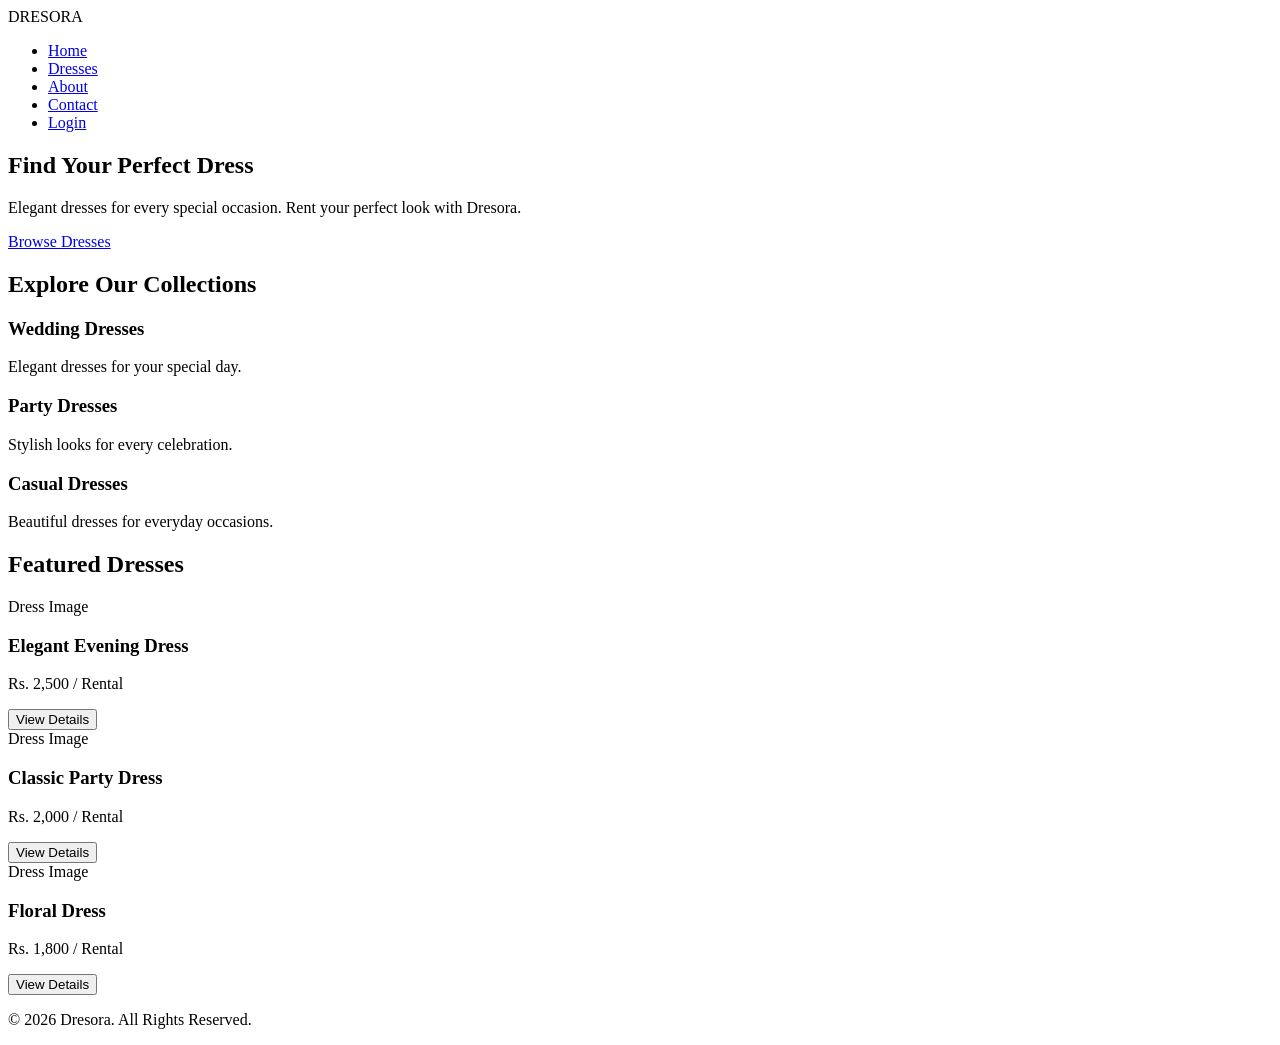
==== index.html @ df837408 "Create index.html file" ====
<!DOCTYPE html>
<html lang="en">
<head>
    <meta charset="UTF-8">
    <meta name="viewport" content="width=device-width, initial-scale=1.0">

    <title>Dresora | Online Dress Rental</title>

    <link rel="stylesheet" href="style.css">
</head>

<body>

    <!-- Navigation Bar -->
    <header>
        <nav>
            <div class="logo">DRESORA</div>

            <ul>
                <li><a href="index.html">Home</a></li>
                <li><a href="#">Dresses</a></li>
                <li><a href="#">About</a></li>
                <li><a href="#">Contact</a></li>
                <li><a href="#">Login</a></li>
            </ul>
        </nav>
    </header>


    <!-- Hero Section -->
    <section class="hero">

        <div class="hero-content">
            <h1>Find Your Perfect Dress</h1>

            <p>
                Elegant dresses for every special occasion.
                Rent your perfect look with Dresora.
            </p>

            <a href="#" class="btn">Browse Dresses</a>
        </div>

    </section>


    <!-- Categories -->
    <section class="categories">

        <h2>Explore Our Collections</h2>

        <div class="category-container">

            <div class="category-card">
                <h3>Wedding Dresses</h3>
                <p>Elegant dresses for your special day.</p>
            </div>

            <div class="category-card">
                <h3>Party Dresses</h3>
                <p>Stylish looks for every celebration.</p>
            </div>

            <div class="category-card">
                <h3>Casual Dresses</h3>
                <p>Beautiful dresses for everyday occasions.</p>
            </div>

        </div>

    </section>


    <!-- Featured Dresses -->
    <section class="featured">

        <h2>Featured Dresses</h2>

        <div class="dress-container">

            <div class="dress-card">
                <div class="dress-image">Dress Image</div>
                <h3>Elegant Evening Dress</h3>
                <p>Rs. 2,500 / Rental</p>
                <button>View Details</button>
            </div>

            <div class="dress-card">
                <div class="dress-image">Dress Image</div>
                <h3>Classic Party Dress</h3>
                <p>Rs. 2,000 / Rental</p>
                <button>View Details</button>
            </div>

            <div class="dress-card">
                <div class="dress-image">Dress Image</div>
                <h3>Floral Dress</h3>
                <p>Rs. 1,800 / Rental</p>
                <button>View Details</button>
            </div>

        </div>

    </section>


    <!-- Footer -->
    <footer>
        <p>© 2026 Dresora. All Rights Reserved.</p>
    </footer>

</body>
</html>
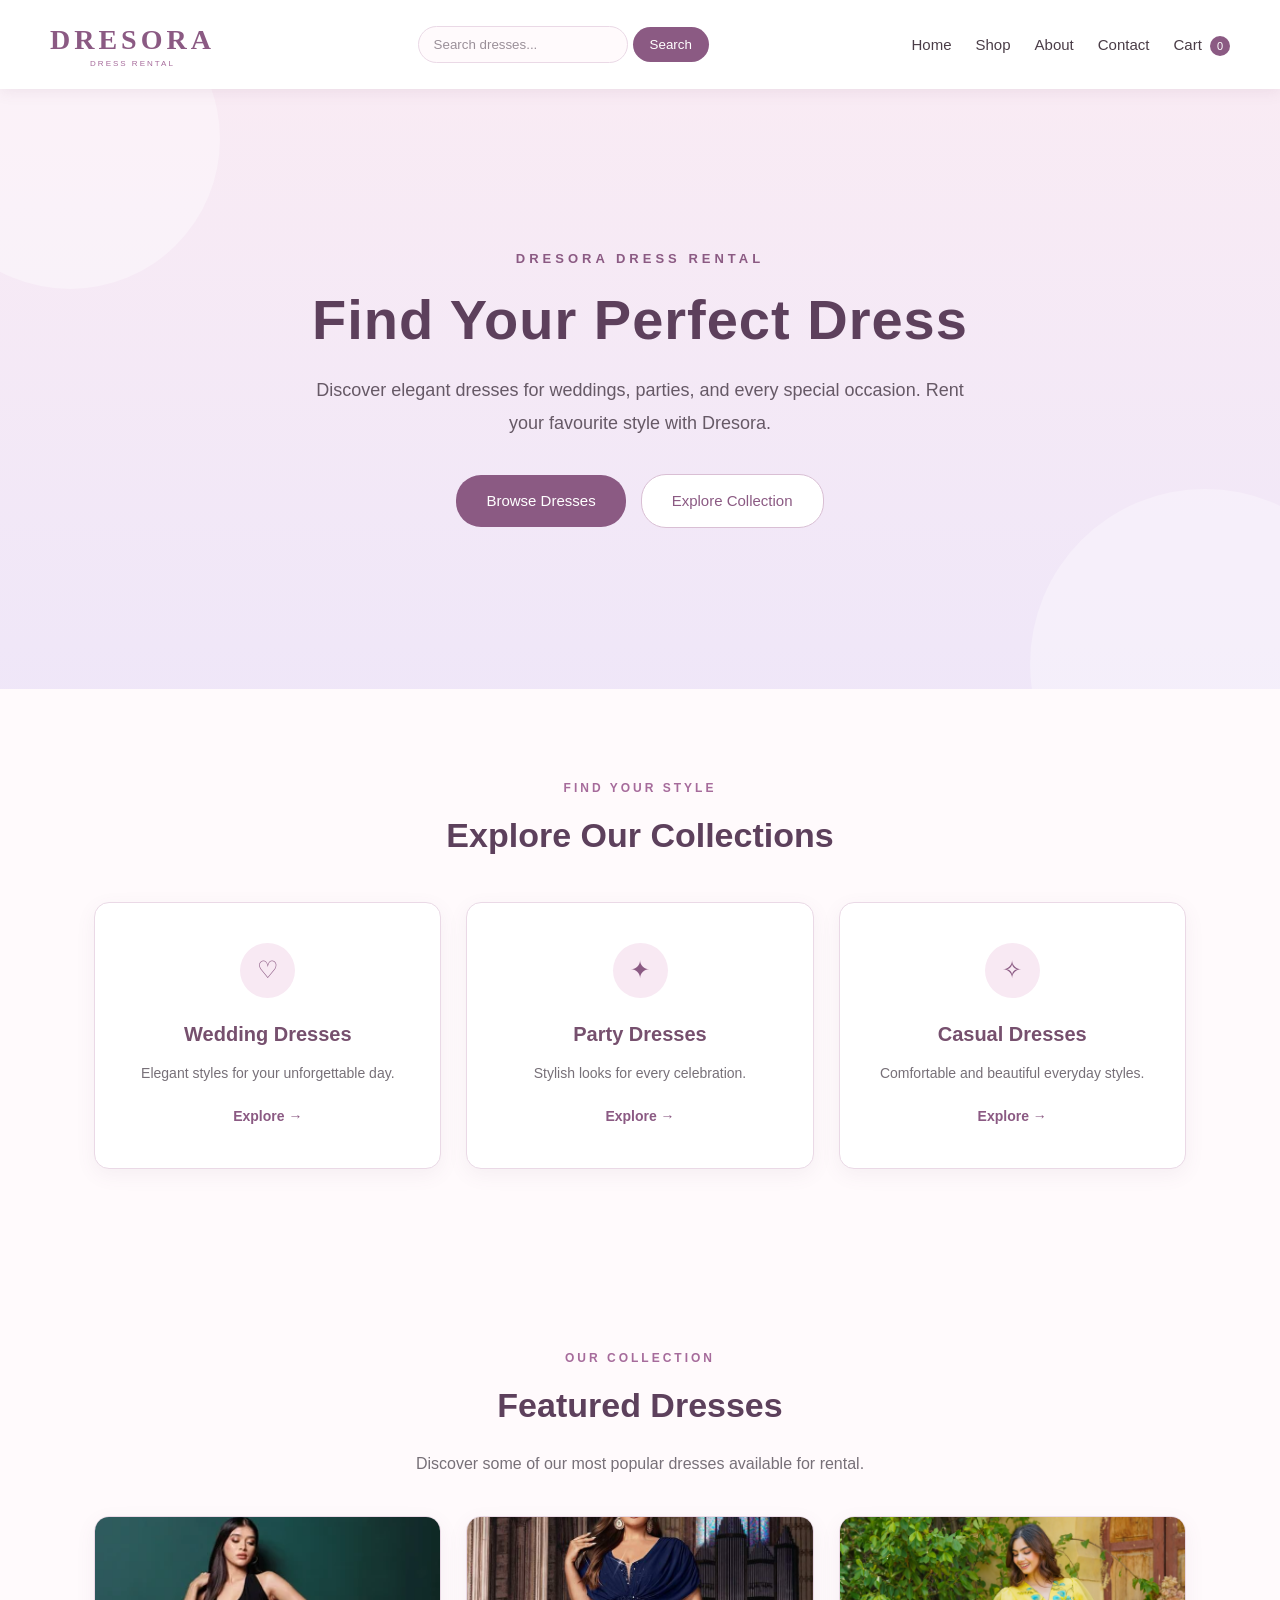
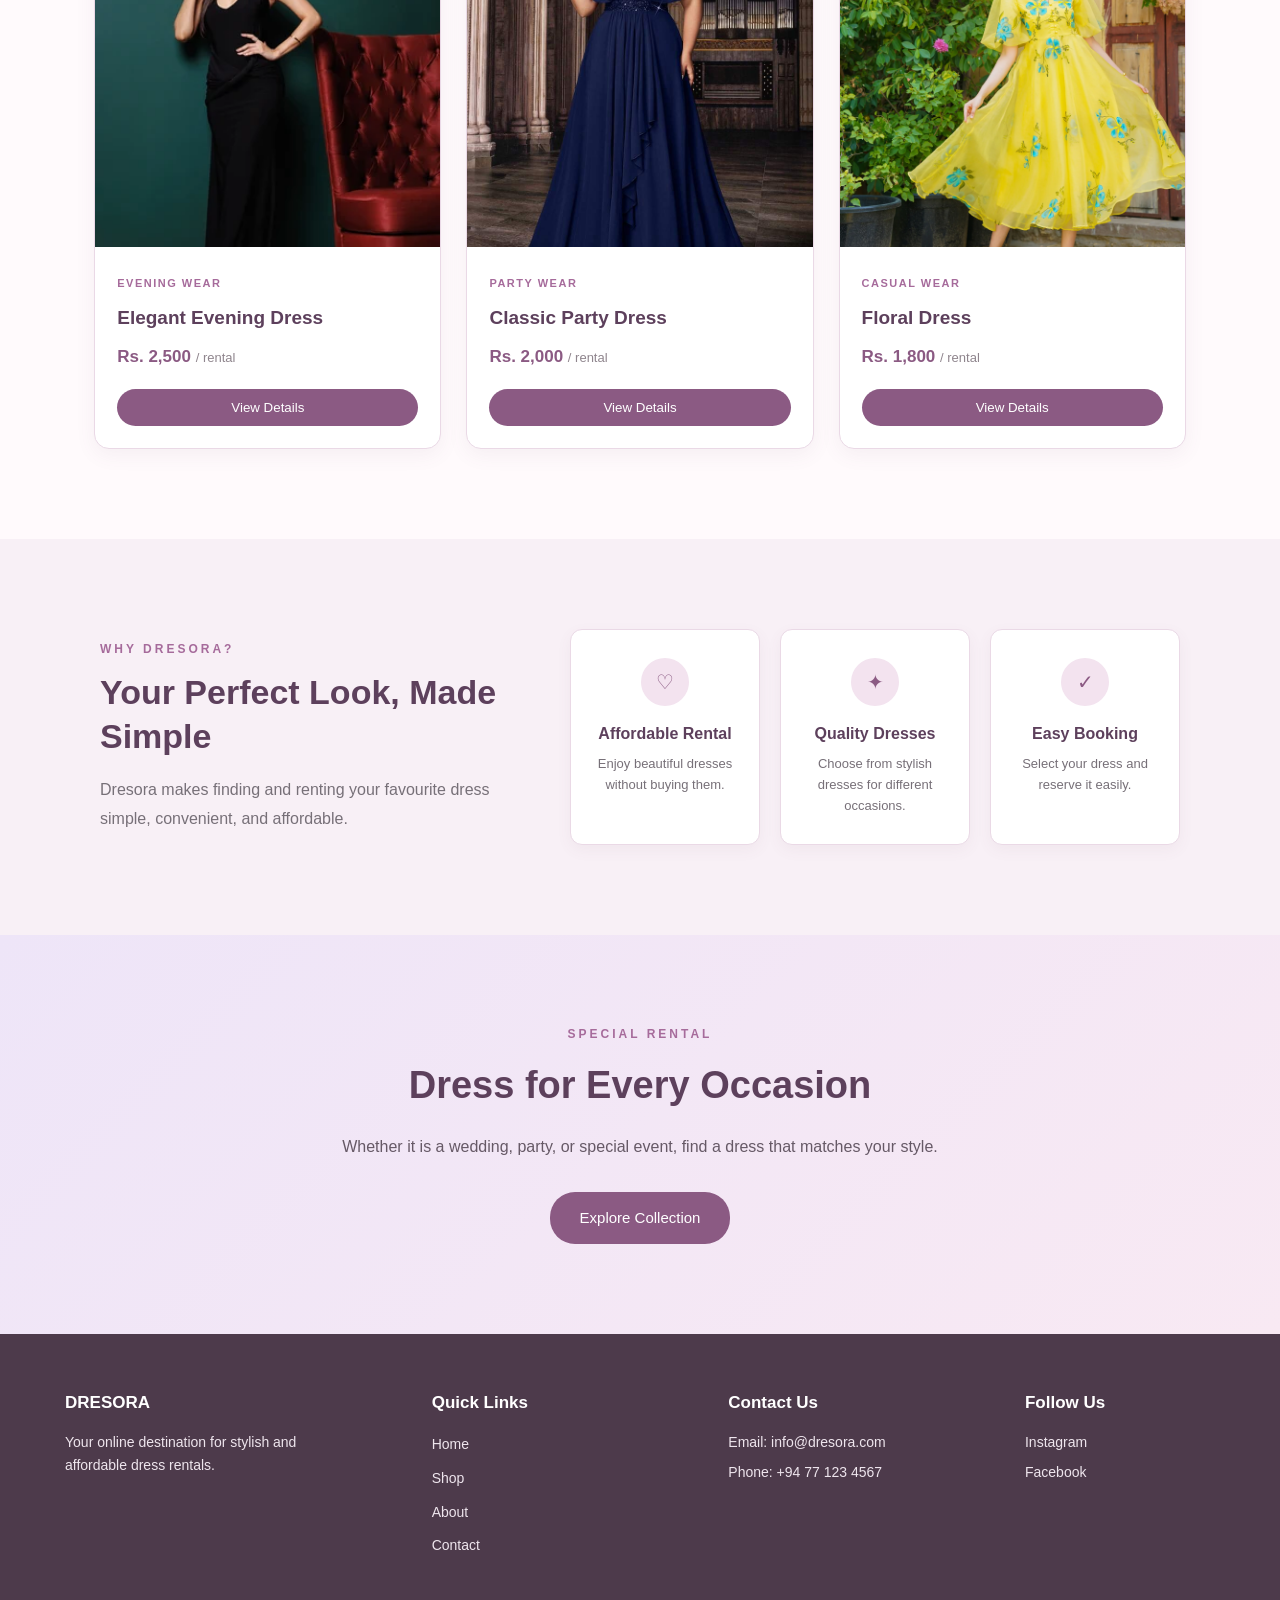
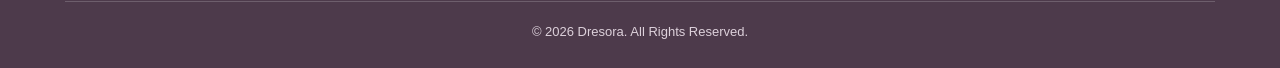
==== commit 28b6b2bc: "home page" ====
--- a/index.html
+++ b/index.html
@@ -1,5 +1,6 @@
 <!DOCTYPE html>
 <html lang="en">
+
 <head>
     <meta charset="UTF-8">
     <meta name="viewport" content="width=device-width, initial-scale=1.0">
@@ -11,59 +12,145 @@
 
 <body>
 
-    <!-- Navigation Bar -->
+    <!-- =========================
+         NAVIGATION BAR
+    ========================== -->
+
     <header>
-        <nav>
-            <div class="logo">DRESORA</div>
-
-            <ul>
-                <li><a href="index.html">Home</a></li>
-                <li><a href="#">Dresses</a></li>
-                <li><a href="#">About</a></li>
-                <li><a href="#">Contact</a></li>
-                <li><a href="#">Login</a></li>
-            </ul>
-        </nav>
+       <nav>
+
+    <div class="logo">
+        <span>DRESORA</span>
+        <small>DRESS RENTAL</small>
+    </div>
+
+    <!-- මෙතනින් පස්සේ search box එක -->
+    <div class="search-box">
+        <input type="text" placeholder="Search dresses...">
+        <button>Search</button>
+    </div>
+
+    <!-- navigation links -->
+    <ul>
+        <li><a href="index.html">Home</a></li>
+        <li><a href="#">Shop</a></li>
+        <li><a href="#">About</a></li>
+        <li><a href="#">Contact</a></li>
+        <li>
+            <a href="#">
+                Cart <span class="cart-count">0</span>
+            </a>
+        </li>
+    </ul>
+
+</nav>
     </header>
 
 
-    <!-- Hero Section -->
+    <!-- =========================
+         HERO SECTION
+    ========================== -->
+
     <section class="hero">
 
         <div class="hero-content">
-            <h1>Find Your Perfect Dress</h1>
+
+            <p class="hero-small-text">
+                DRESORA DRESS RENTAL
+            </p>
+
+            <h1>
+                Find Your Perfect Dress
+            </h1>
 
             <p>
-                Elegant dresses for every special occasion.
-                Rent your perfect look with Dresora.
-            </p>
-
-            <a href="#" class="btn">Browse Dresses</a>
+                Discover elegant dresses for weddings, parties,
+                and every special occasion. Rent your favourite
+                style with Dresora.
+            </p>
+
+            <div class="hero-buttons">
+                <a href="#" class="btn">
+                    Browse Dresses
+                </a>
+
+                <a href="#" class="btn secondary-btn">
+                    Explore Collection
+                </a>
+            </div>
+
         </div>
 
     </section>
 
 
-    <!-- Categories -->
+    <!-- =========================
+         CATEGORIES
+    ========================== -->
+
     <section class="categories">
 
-        <h2>Explore Our Collections</h2>
+        <p class="section-subtitle">
+            FIND YOUR STYLE
+        </p>
+
+        <h2>
+            Explore Our Collections
+        </h2>
 
         <div class="category-container">
 
             <div class="category-card">
-                <h3>Wedding Dresses</h3>
-                <p>Elegant dresses for your special day.</p>
-            </div>
+                <div class="category-icon">♡</div>
+
+                <h3>
+                    Wedding Dresses
+                </h3>
+
+                <p>
+                    Elegant styles for your
+                    unforgettable day.
+                </p>
+
+                <a href="#">
+                    Explore →
+                </a>
+            </div>
+
 
             <div class="category-card">
-                <h3>Party Dresses</h3>
-                <p>Stylish looks for every celebration.</p>
-            </div>
+                <div class="category-icon">✦</div>
+
+                <h3>
+                    Party Dresses
+                </h3>
+
+                <p>
+                    Stylish looks for every
+                    celebration.
+                </p>
+
+                <a href="#">
+                    Explore →
+                </a>
+            </div>
+
 
             <div class="category-card">
-                <h3>Casual Dresses</h3>
-                <p>Beautiful dresses for everyday occasions.</p>
+                <div class="category-icon">✧</div>
+
+                <h3>
+                    Casual Dresses
+                </h3>
+
+                <p>
+                    Comfortable and beautiful
+                    everyday styles.
+                </p>
+
+                <a href="#">
+                    Explore →
+                </a>
             </div>
 
         </div>
@@ -71,32 +158,131 @@
     </section>
 
 
-    <!-- Featured Dresses -->
+    <!-- =========================
+         FEATURED DRESSES
+    ========================== -->
+
     <section class="featured">
 
-        <h2>Featured Dresses</h2>
+        <p class="section-subtitle">
+            OUR COLLECTION
+        </p>
+
+        <h2>
+            Featured Dresses
+        </h2>
+
+        <p class="section-description">
+            Discover some of our most popular
+            dresses available for rental.
+        </p>
+
 
         <div class="dress-container">
 
+
+            <!-- Dress 01 -->
+
             <div class="dress-card">
-                <div class="dress-image">Dress Image</div>
-                <h3>Elegant Evening Dress</h3>
-                <p>Rs. 2,500 / Rental</p>
-                <button>View Details</button>
-            </div>
+
+                <div class="dress-image">
+                    <img
+                        src="images/dress1.jpg"
+                        alt="Elegant Evening Dress"
+                    >
+                </div>
+
+                <div class="dress-info">
+
+                    <span class="dress-category">
+                        Evening Wear
+                    </span>
+
+                    <h3>
+                        Elegant Evening Dress
+                    </h3>
+
+                    <p class="price">
+                        Rs. 2,500
+                        <span>/ rental</span>
+                    </p>
+
+                    <button>
+                        View Details
+                    </button>
+
+                </div>
+
+            </div>
+
+
+            <!-- Dress 02 -->
 
             <div class="dress-card">
-                <div class="dress-image">Dress Image</div>
-                <h3>Classic Party Dress</h3>
-                <p>Rs. 2,000 / Rental</p>
-                <button>View Details</button>
-            </div>
+
+                <div class="dress-image">
+                    <img
+                        src="images/dress2.jpg"
+                        alt="Classic Party Dress"
+                    >
+                </div>
+
+                <div class="dress-info">
+
+                    <span class="dress-category">
+                        Party Wear
+                    </span>
+
+                    <h3>
+                        Classic Party Dress
+                    </h3>
+
+                    <p class="price">
+                        Rs. 2,000
+                        <span>/ rental</span>
+                    </p>
+
+                    <button>
+                        View Details
+                    </button>
+
+                </div>
+
+            </div>
+
+
+            <!-- Dress 03 -->
 
             <div class="dress-card">
-                <div class="dress-image">Dress Image</div>
-                <h3>Floral Dress</h3>
-                <p>Rs. 1,800 / Rental</p>
-                <button>View Details</button>
+
+                <div class="dress-image">
+                    <img
+                        src="images/dress3.jpg"
+                        alt="Floral Dress"
+                    >
+                </div>
+
+                <div class="dress-info">
+
+                    <span class="dress-category">
+                        Casual Wear
+                    </span>
+
+                    <h3>
+                        Floral Dress
+                    </h3>
+
+                    <p class="price">
+                        Rs. 1,800
+                        <span>/ rental</span>
+                    </p>
+
+                    <button>
+                        View Details
+                    </button>
+
+                </div>
+
             </div>
 
         </div>
@@ -104,10 +290,239 @@
     </section>
 
 
-    <!-- Footer -->
+    <!-- =========================
+         WHY CHOOSE DRESORA
+    ========================== -->
+
+    <section class="why-dresora">
+
+        <div class="why-content">
+
+            <p class="section-subtitle">
+                WHY DRESORA?
+            </p>
+
+            <h2>
+                Your Perfect Look,
+                Made Simple
+            </h2>
+
+            <p>
+                Dresora makes finding and renting
+                your favourite dress simple,
+                convenient, and affordable.
+            </p>
+
+        </div>
+
+
+        <div class="benefits">
+
+            <div class="benefit-card">
+
+                <div class="benefit-icon">
+                    ♡
+                </div>
+
+                <h3>
+                    Affordable Rental
+                </h3>
+
+                <p>
+                    Enjoy beautiful dresses
+                    without buying them.
+                </p>
+
+            </div>
+
+
+            <div class="benefit-card">
+
+                <div class="benefit-icon">
+                    ✦
+                </div>
+
+                <h3>
+                    Quality Dresses
+                </h3>
+
+                <p>
+                    Choose from stylish dresses
+                    for different occasions.
+                </p>
+
+            </div>
+
+
+            <div class="benefit-card">
+
+                <div class="benefit-icon">
+                    ✓
+                </div>
+
+                <h3>
+                    Easy Booking
+                </h3>
+
+                <p>
+                    Select your dress and
+                    reserve it easily.
+                </p>
+
+            </div>
+
+        </div>
+
+    </section>
+
+
+    <!-- =========================
+         PROMOTIONAL SECTION
+    ========================== -->
+
+    <section class="promotion">
+
+        <div class="promotion-content">
+
+            <p class="section-subtitle">
+                SPECIAL RENTAL
+            </p>
+
+            <h2>
+                Dress for Every Occasion
+            </h2>
+
+            <p>
+                Whether it is a wedding, party,
+                or special event, find a dress
+                that matches your style.
+            </p>
+
+            <a href="#" class="btn">
+                Explore Collection
+            </a>
+
+        </div>
+
+    </section>
+
+
+    <!-- =========================
+         FOOTER
+    ========================== -->
+
     <footer>
-        <p>© 2026 Dresora. All Rights Reserved.</p>
+
+        <div class="footer-container">
+
+
+            <!-- About -->
+
+            <div class="footer-section">
+
+                <h3>
+                    DRESORA
+                </h3>
+
+                <p>
+                    Your online destination for
+                    stylish and affordable
+                    dress rentals.
+                </p>
+
+            </div>
+
+
+            <!-- Quick Links -->
+
+            <div class="footer-section">
+
+                <h3>
+                    Quick Links
+                </h3>
+
+                <ul>
+
+                    <li>
+                        <a href="index.html">
+                            Home
+                        </a>
+                    </li>
+
+                    <li>
+                        <a href="#">
+                            Shop
+                        </a>
+                    </li>
+
+                    <li>
+                        <a href="#">
+                            About
+                        </a>
+                    </li>
+
+                    <li>
+                        <a href="#">
+                            Contact
+                        </a>
+                    </li>
+
+                </ul>
+
+            </div>
+
+
+            <!-- Contact -->
+
+            <div class="footer-section">
+
+                <h3>
+                    Contact Us
+                </h3>
+
+                <p>
+                    Email: info@dresora.com
+                </p>
+
+                <p>
+                    Phone: +94 77 123 4567
+                </p>
+
+            </div>
+
+
+            <!-- Social -->
+
+            <div class="footer-section">
+
+                <h3>
+                    Follow Us
+                </h3>
+
+                <p>
+                    Instagram
+                </p>
+
+                <p>
+                    Facebook
+                </p>
+
+            </div>
+
+        </div>
+
+
+        <div class="footer-bottom">
+
+            <p>
+                © 2026 Dresora. All Rights Reserved.
+            </p>
+
+        </div>
+
     </footer>
 
+
 </body>
+
 </html>
--- a/style.css
+++ b/style.css
@@ -0,0 +1,1097 @@
+/* =========================
+   GLOBAL STYLES
+========================= */
+
+* {
+    margin: 0;
+    padding: 0;
+    box-sizing: border-box;
+}
+
+html {
+    scroll-behavior: smooth;
+}
+
+body {
+    font-family: Arial, sans-serif;
+    color: #3f3540;
+    background: #fffafc;
+    line-height: 1.6;
+}
+
+a {
+    text-decoration: none;
+}
+
+button,
+input {
+    font-family: inherit;
+}
+
+
+/* =========================
+   NAVIGATION BAR
+========================= */
+
+header {
+    width: 100%;
+    background: #ffffff;
+    box-shadow: 0 2px 15px rgba(120, 80, 110, 0.10);
+
+    position: sticky;
+    top: 0;
+    z-index: 1000;
+}
+
+nav {
+    max-width: 1250px;
+    margin: auto;
+
+    padding: 18px 35px;
+
+    display: flex;
+    align-items: center;
+    justify-content: space-between;
+
+    gap: 25px;
+}
+
+.logo {
+    color: #8b5a83;
+    font-size: 28px;
+    font-weight: 700;
+    letter-spacing: 4px;
+    font-family: Georgia, "Times New Roman", serif;
+    white-space: nowrap;
+    text-align: center;
+}
+
+.logo span {
+    display: block;
+}
+
+.logo small {
+    display: block;
+    color: #a66b9b;
+    font-family: Arial, sans-serif;
+    font-size: 8px;
+    font-weight: normal;
+    letter-spacing: 2px;
+    margin-top: -5px;
+}
+
+
+/* Navigation Links */
+
+nav ul {
+    display: flex;
+
+    align-items: center;
+
+    gap: 24px;
+
+    list-style: none;
+}
+
+nav ul li a {
+    color: #4a3d47;
+
+    font-size: 15px;
+
+    transition: 0.3s;
+}
+
+nav ul li a:hover {
+    color: #a66b9b;
+}
+
+
+/* Search */
+
+.search-box {
+    display: flex;
+
+    align-items: center;
+
+    gap: 5px;
+}
+
+.search-box input {
+    width: 210px;
+
+    padding: 10px 15px;
+
+    border: 1px solid #ead9e6;
+
+    border-radius: 25px;
+
+    outline: none;
+
+    background: #fffafc;
+
+    color: #4a3d47;
+}
+
+.search-box input::placeholder {
+    color: #9b9099;
+}
+
+.search-box input:focus {
+    border-color: #a66b9b;
+}
+
+.search-box button {
+    padding: 10px 17px;
+
+    border: none;
+
+    border-radius: 25px;
+
+    background: #8b5a83;
+
+    color: #ffffff;
+
+    cursor: pointer;
+
+    transition: 0.3s;
+}
+
+.search-box button:hover {
+    background: #6f4568;
+}
+
+
+/* Cart Counter */
+
+.cart-count {
+    display: inline-flex;
+
+    align-items: center;
+    justify-content: center;
+
+    width: 20px;
+    height: 20px;
+
+    margin-left: 4px;
+
+    background: #8b5a83;
+
+    color: #ffffff;
+
+    border-radius: 50%;
+
+    font-size: 11px;
+}
+
+
+/* =========================
+   HERO SECTION
+========================= */
+
+.hero {
+    min-height: 600px;
+
+    display: flex;
+
+    align-items: center;
+    justify-content: center;
+
+    text-align: center;
+
+    padding: 80px 20px;
+
+    background:
+        linear-gradient(
+            rgba(248, 233, 243, 0.88),
+            rgba(238, 229, 248, 0.92)
+        );
+
+    position: relative;
+
+    overflow: hidden;
+}
+
+.hero::before {
+    content: "";
+
+    position: absolute;
+
+    width: 300px;
+    height: 300px;
+
+    border-radius: 50%;
+
+    background: rgba(255, 255, 255, 0.35);
+
+    top: -100px;
+    left: -80px;
+}
+
+.hero::after {
+    content: "";
+
+    position: absolute;
+
+    width: 350px;
+    height: 350px;
+
+    border-radius: 50%;
+
+    background: rgba(255, 255, 255, 0.30);
+
+    bottom: -150px;
+    right: -100px;
+}
+
+.hero-content {
+    max-width: 800px;
+
+    position: relative;
+
+    z-index: 1;
+}
+
+.hero-small-text {
+    color: #8b5a83;
+
+    font-size: 13px;
+
+    font-weight: bold;
+
+    letter-spacing: 4px;
+
+    margin-bottom: 18px;
+}
+
+.hero h1 {
+    color: #5d405c;
+
+    font-size: 56px;
+
+    line-height: 1.15;
+
+    margin-bottom: 22px;
+
+    letter-spacing: 1px;
+}
+
+.hero p:not(.hero-small-text) {
+    max-width: 680px;
+
+    margin: 0 auto 35px;
+
+    color: #665966;
+
+    font-size: 18px;
+
+    line-height: 1.8;
+}
+
+
+/* Hero Buttons */
+
+.hero-buttons {
+    display: flex;
+
+    justify-content: center;
+
+    align-items: center;
+
+    gap: 15px;
+
+    flex-wrap: wrap;
+}
+
+.btn {
+    display: inline-block;
+
+    padding: 14px 30px;
+
+    background: #8b5a83;
+
+    color: #ffffff;
+
+    border-radius: 25px;
+
+    font-size: 15px;
+
+    transition: 0.3s;
+}
+
+.btn:hover {
+    background: #6f4568;
+
+    transform: translateY(-3px);
+}
+
+.secondary-btn {
+    background: #ffffff;
+
+    color: #8b5a83;
+
+    border: 1px solid #d9bfd4;
+}
+
+.secondary-btn:hover {
+    background: #8b5a83;
+
+    color: #ffffff;
+}
+
+
+/* =========================
+   COMMON SECTION STYLES
+========================= */
+
+.section-subtitle {
+    color: #a66b9b;
+
+    font-size: 12px;
+
+    font-weight: bold;
+
+    letter-spacing: 3px;
+
+    margin-bottom: 10px;
+}
+
+.categories h2,
+.featured h2,
+.promotion h2 {
+    color: #5d405c;
+
+    font-size: 34px;
+
+    margin-bottom: 18px;
+}
+
+.section-description {
+    max-width: 600px;
+
+    margin: 0 auto 40px;
+
+    color: #777078;
+
+    font-size: 16px;
+}
+
+
+/* =========================
+   CATEGORIES
+========================= */
+
+.categories {
+    max-width: 1200px;
+
+    margin: auto;
+
+    padding: 90px 40px;
+
+    text-align: center;
+}
+
+.category-container {
+    display: flex;
+
+    justify-content: center;
+
+    gap: 25px;
+
+    flex-wrap: wrap;
+
+    margin-top: 40px;
+}
+
+.category-card {
+    width: 31%;
+
+    min-width: 250px;
+
+    padding: 40px 25px;
+
+    background: #ffffff;
+
+    border: 1px solid #ead9e6;
+
+    border-radius: 15px;
+
+    box-shadow:
+        0 6px 20px rgba(120, 80, 110, 0.07);
+
+    transition: 0.3s;
+}
+
+.category-card:hover {
+    transform: translateY(-8px);
+
+    box-shadow:
+        0 12px 28px rgba(120, 80, 110, 0.14);
+}
+
+.category-icon {
+    width: 55px;
+    height: 55px;
+
+    margin: 0 auto 20px;
+
+    display: flex;
+
+    align-items: center;
+    justify-content: center;
+
+    background: #f8e9f3;
+
+    color: #8b5a83;
+
+    border-radius: 50%;
+
+    font-size: 24px;
+}
+
+.category-card h3 {
+    color: #76506e;
+
+    font-size: 20px;
+
+    margin-bottom: 12px;
+}
+
+.category-card p {
+    color: #777078;
+
+    font-size: 14px;
+
+    margin-bottom: 18px;
+}
+
+.category-card a {
+    color: #8b5a83;
+
+    font-size: 14px;
+
+    font-weight: bold;
+
+    transition: 0.3s;
+}
+
+.category-card a:hover {
+    color: #6f4568;
+}
+
+
+/* =========================
+   FEATURED DRESSES
+========================= */
+
+.featured {
+    max-width: 1200px;
+
+    margin: auto;
+
+    padding: 90px 40px;
+
+    text-align: center;
+}
+
+.dress-container {
+    display: flex;
+
+    justify-content: center;
+
+    gap: 25px;
+
+    flex-wrap: wrap;
+}
+
+.dress-card {
+    width: 31%;
+
+    min-width: 250px;
+
+    background: #ffffff;
+
+    border: 1px solid #ead9e6;
+
+    border-radius: 15px;
+
+    overflow: hidden;
+
+    text-align: left;
+
+    box-shadow:
+        0 6px 20px rgba(120, 80, 110, 0.07);
+
+    transition: 0.3s;
+}
+
+.dress-card:hover {
+    transform: translateY(-8px);
+
+    box-shadow:
+        0 12px 28px rgba(120, 80, 110, 0.14);
+}
+
+
+/* Dress Image */
+
+.dress-image {
+    width: 100%;
+
+    height: 330px;
+
+    background: #f3e8f1;
+
+    overflow: hidden;
+}
+
+.dress-image img {
+    width: 100%;
+
+    height: 100%;
+
+    object-fit: cover;
+
+    display: block;
+
+    transition: 0.5s;
+}
+
+.dress-card:hover .dress-image img {
+    transform: scale(1.04);
+}
+
+
+/* Dress Information */
+
+.dress-info {
+    padding: 22px;
+}
+
+.dress-category {
+    color: #a66b9b;
+
+    font-size: 11px;
+
+    font-weight: bold;
+
+    letter-spacing: 1.5px;
+
+    text-transform: uppercase;
+}
+
+.dress-card h3 {
+    color: #5d405c;
+
+    font-size: 19px;
+
+    margin: 8px 0 10px;
+}
+
+.price {
+    color: #8b5a83;
+
+    font-size: 17px;
+
+    font-weight: bold;
+
+    margin-bottom: 18px;
+}
+
+.price span {
+    color: #8f858d;
+
+    font-size: 13px;
+
+    font-weight: normal;
+}
+
+.dress-card button {
+    width: 100%;
+
+    padding: 11px 20px;
+
+    border: none;
+
+    border-radius: 22px;
+
+    background: #8b5a83;
+
+    color: #ffffff;
+
+    cursor: pointer;
+
+    transition: 0.3s;
+}
+
+.dress-card button:hover {
+    background: #6f4568;
+}
+
+
+/* =========================
+   WHY CHOOSE DRESORA
+========================= */
+
+.why-dresora {
+    padding: 90px 40px;
+
+    background: #f8f0f6;
+
+    display: flex;
+
+    align-items: center;
+
+    justify-content: center;
+
+    gap: 70px;
+
+    flex-wrap: wrap;
+}
+
+.why-content {
+    max-width: 400px;
+}
+
+.why-content h2 {
+    color: #5d405c;
+
+    font-size: 34px;
+
+    line-height: 1.3;
+
+    margin-bottom: 18px;
+}
+
+.why-content p:last-child {
+    color: #777078;
+
+    font-size: 16px;
+
+    line-height: 1.8;
+}
+
+.benefits {
+    max-width: 650px;
+
+    display: flex;
+
+    gap: 20px;
+
+    flex-wrap: wrap;
+}
+
+.benefit-card {
+    width: 190px;
+
+    padding: 28px 20px;
+
+    background: #ffffff;
+
+    border: 1px solid #ead9e6;
+
+    border-radius: 12px;
+
+    text-align: center;
+
+    box-shadow:
+        0 5px 15px rgba(120, 80, 110, 0.06);
+
+    transition: 0.3s;
+}
+
+.benefit-card:hover {
+    transform: translateY(-5px);
+}
+
+.benefit-icon {
+    width: 48px;
+    height: 48px;
+
+    margin: 0 auto 15px;
+
+    display: flex;
+
+    align-items: center;
+    justify-content: center;
+
+    background: #f3e3ef;
+
+    color: #8b5a83;
+
+    border-radius: 50%;
+
+    font-size: 20px;
+}
+
+.benefit-card h3 {
+    color: #5d405c;
+
+    font-size: 16px;
+
+    margin-bottom: 8px;
+}
+
+.benefit-card p {
+    color: #777078;
+
+    font-size: 13px;
+}
+
+
+/* =========================
+   PROMOTIONAL SECTION
+========================= */
+
+.promotion {
+    margin: 0;
+
+    padding: 90px 30px;
+
+    text-align: center;
+
+    background:
+        linear-gradient(
+            135deg,
+            #eee5f8,
+            #f8e9f3
+        );
+}
+
+.promotion-content {
+    max-width: 700px;
+
+    margin: auto;
+}
+
+.promotion h2 {
+    font-size: 38px;
+}
+
+.promotion p:not(.section-subtitle) {
+    max-width: 620px;
+
+    margin: 0 auto 30px;
+
+    color: #665966;
+
+    font-size: 16px;
+
+    line-height: 1.8;
+}
+
+
+/* =========================
+   FOOTER
+========================= */
+
+footer {
+    background: #4d3a4b;
+
+    color: #ffffff;
+
+    padding: 55px 30px 25px;
+}
+
+.footer-container {
+    max-width: 1150px;
+
+    margin: auto;
+
+    display: flex;
+
+    justify-content: space-between;
+
+    gap: 45px;
+
+    flex-wrap: wrap;
+}
+
+.footer-section {
+    min-width: 190px;
+
+    max-width: 260px;
+}
+
+.footer-section h3 {
+    color: #ffffff;
+
+    font-size: 17px;
+
+    margin-bottom: 15px;
+}
+
+.footer-section p {
+    color: #eee5ed;
+
+    font-size: 14px;
+
+    margin-bottom: 7px;
+}
+
+.footer-section ul {
+    list-style: none;
+}
+
+.footer-section ul li {
+    margin-bottom: 8px;
+}
+
+.footer-section ul li a {
+    color: #eee5ed;
+
+    font-size: 14px;
+
+    transition: 0.3s;
+}
+
+.footer-section ul li a:hover {
+    color: #ffffff;
+
+    padding-left: 3px;
+}
+
+.footer-bottom {
+    max-width: 1150px;
+
+    margin: 35px auto 0;
+
+    padding-top: 20px;
+
+    border-top: 1px solid rgba(255, 255, 255, 0.18);
+
+    text-align: center;
+}
+
+.footer-bottom p {
+    color: #ddd1db;
+
+    font-size: 13px;
+}
+
+
+/* =========================
+   RESPONSIVE DESIGN
+========================= */
+
+@media (max-width: 1050px) {
+
+    nav {
+        flex-wrap: wrap;
+
+        justify-content: center;
+    }
+
+    .logo {
+        width: 100%;
+
+        text-align: center;
+    }
+
+    .search-box {
+        order: 2;
+    }
+
+    nav ul {
+        order: 3;
+    }
+
+    .why-dresora {
+        gap: 40px;
+    }
+}
+
+
+@media (max-width: 768px) {
+
+    /* Navigation */
+
+   @media (max-width: 768px) {
+
+    nav {
+        flex-direction: column;
+        gap: 18px;
+        padding: 18px 20px;
+    }
+
+    .logo {
+        width: auto;
+        text-align: center;
+    }
+
+    /* ඉතුරු CSS මෙතන */
+}
+
+
+    nav ul {
+        gap: 15px;
+
+        flex-wrap: wrap;
+
+        justify-content: center;
+    }
+
+
+    /* Hero */
+
+    .hero {
+        min-height: 520px;
+
+        padding: 60px 20px;
+    }
+
+    .hero h1 {
+        font-size: 40px;
+    }
+
+    .hero p:not(.hero-small-text) {
+        font-size: 16px;
+    }
+
+
+    /* Sections */
+
+    .categories,
+    .featured {
+        padding: 65px 20px;
+    }
+
+    .categories h2,
+    .featured h2 {
+        font-size: 29px;
+    }
+
+
+    /* Cards */
+
+    .category-card,
+    .dress-card {
+        width: 100%;
+
+        max-width: 400px;
+    }
+
+    .dress-image {
+        height: 380px;
+    }
+
+
+    /* Why Dresora */
+
+    .why-dresora {
+        padding: 65px 20px;
+
+        text-align: center;
+    }
+
+    .why-content {
+        max-width: 600px;
+    }
+
+    .why-content h2 {
+        font-size: 29px;
+    }
+
+    .benefits {
+        justify-content: center;
+    }
+
+    .benefit-card {
+        width: 100%;
+
+        max-width: 300px;
+    }
+
+
+    /* Promotion */
+
+    .promotion {
+        padding: 65px 20px;
+    }
+
+    .promotion h2 {
+        font-size: 31px;
+    }
+
+
+    /* Footer */
+
+    .footer-container {
+        flex-direction: column;
+
+        align-items: center;
+
+        text-align: center;
+    }
+
+    .footer-section {
+        max-width: 350px;
+    }
+}
+
+
+@media (max-width: 480px) {
+
+    .logo {
+        font-size: 24px;
+    }
+
+    .search-box input {
+        width: 150px;
+    }
+
+    .search-box button {
+        padding: 10px 13px;
+    }
+
+    nav ul {
+        gap: 10px;
+    }
+
+    nav ul li a {
+        font-size: 13px;
+    }
+
+
+    /* Hero */
+
+    .hero {
+        min-height: 500px;
+    }
+
+    .hero-small-text {
+        font-size: 10px;
+
+        letter-spacing: 2px;
+    }
+
+    .hero h1 {
+        font-size: 32px;
+    }
+
+    .hero p:not(.hero-small-text) {
+        font-size: 15px;
+    }
+
+    .hero-buttons {
+        flex-direction: column;
+    }
+
+    .hero-buttons .btn {
+        width: 220px;
+    }
+
+
+    /* Images */
+
+    .dress-image {
+        height: 320px;
+    }
+
+
+    /* Footer */
+
+    footer {
+        padding-left: 20px;
+        padding-right: 20px;
+    }
+}
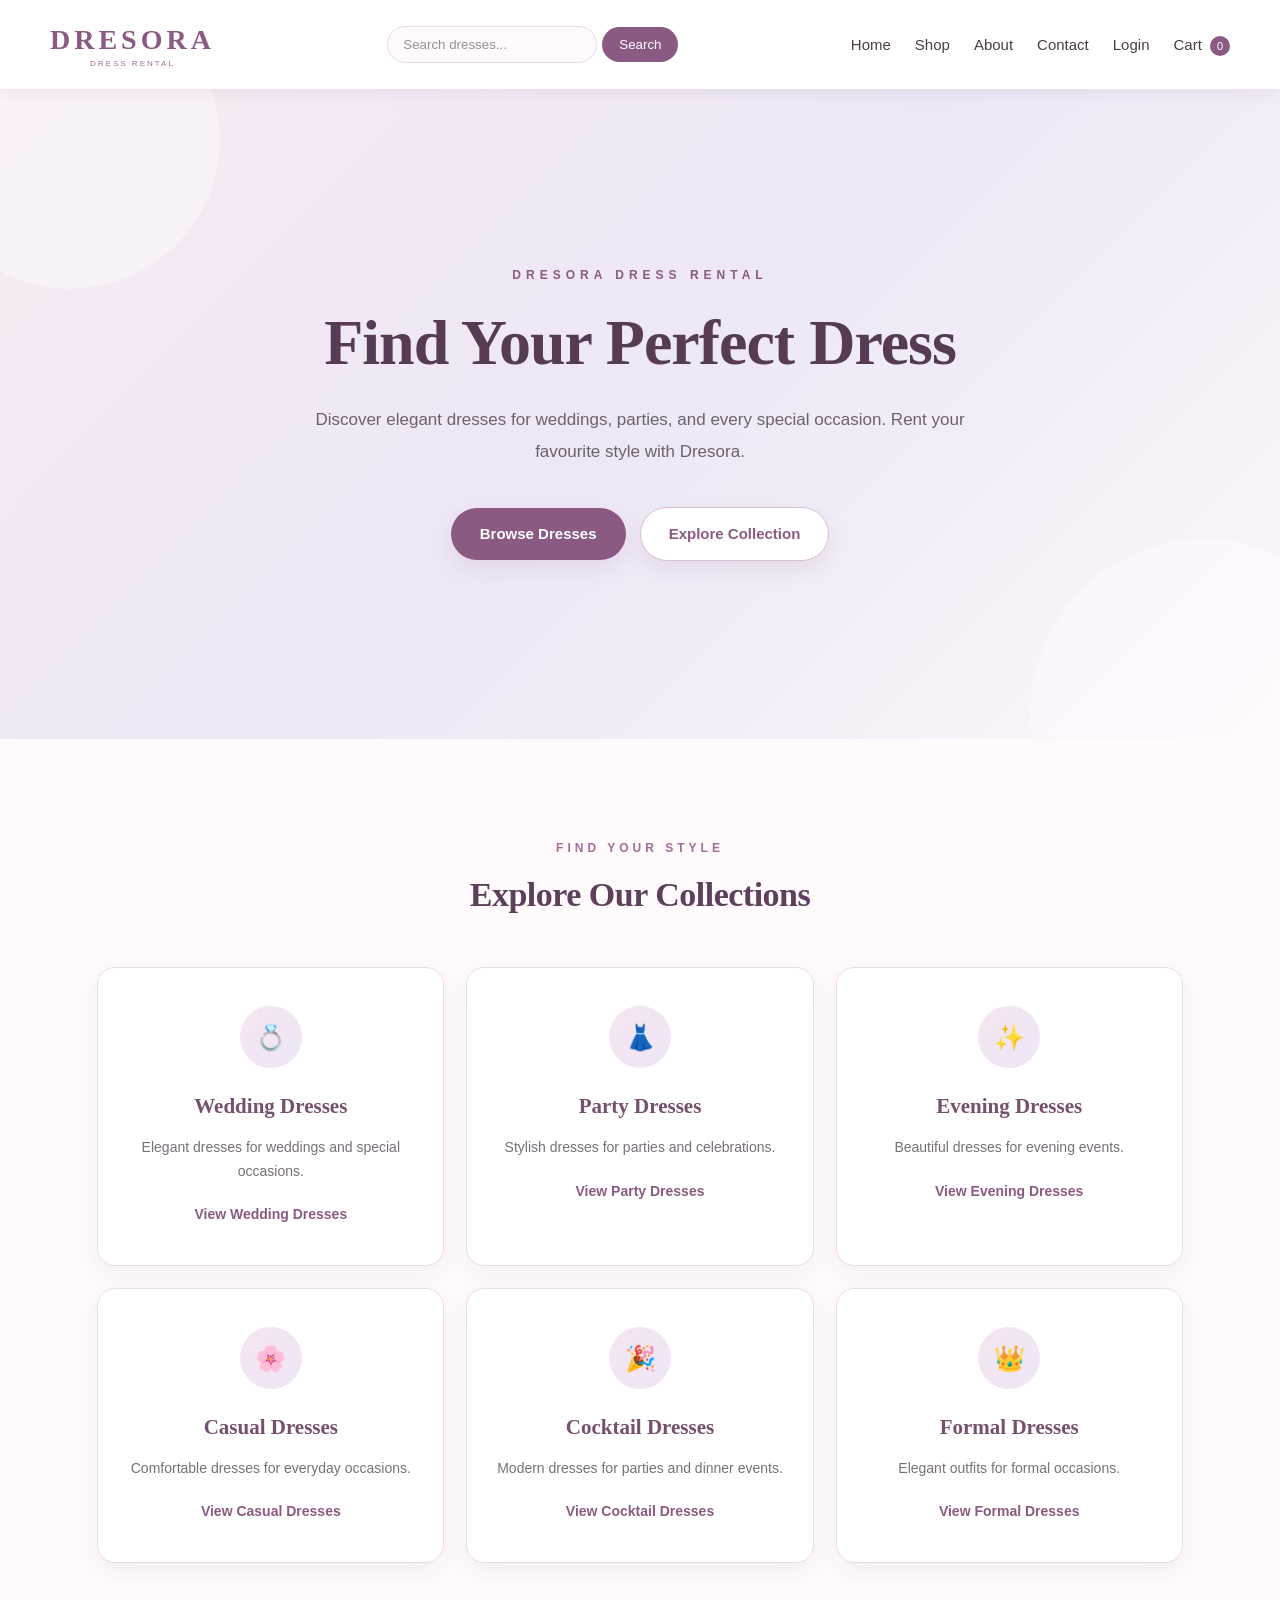
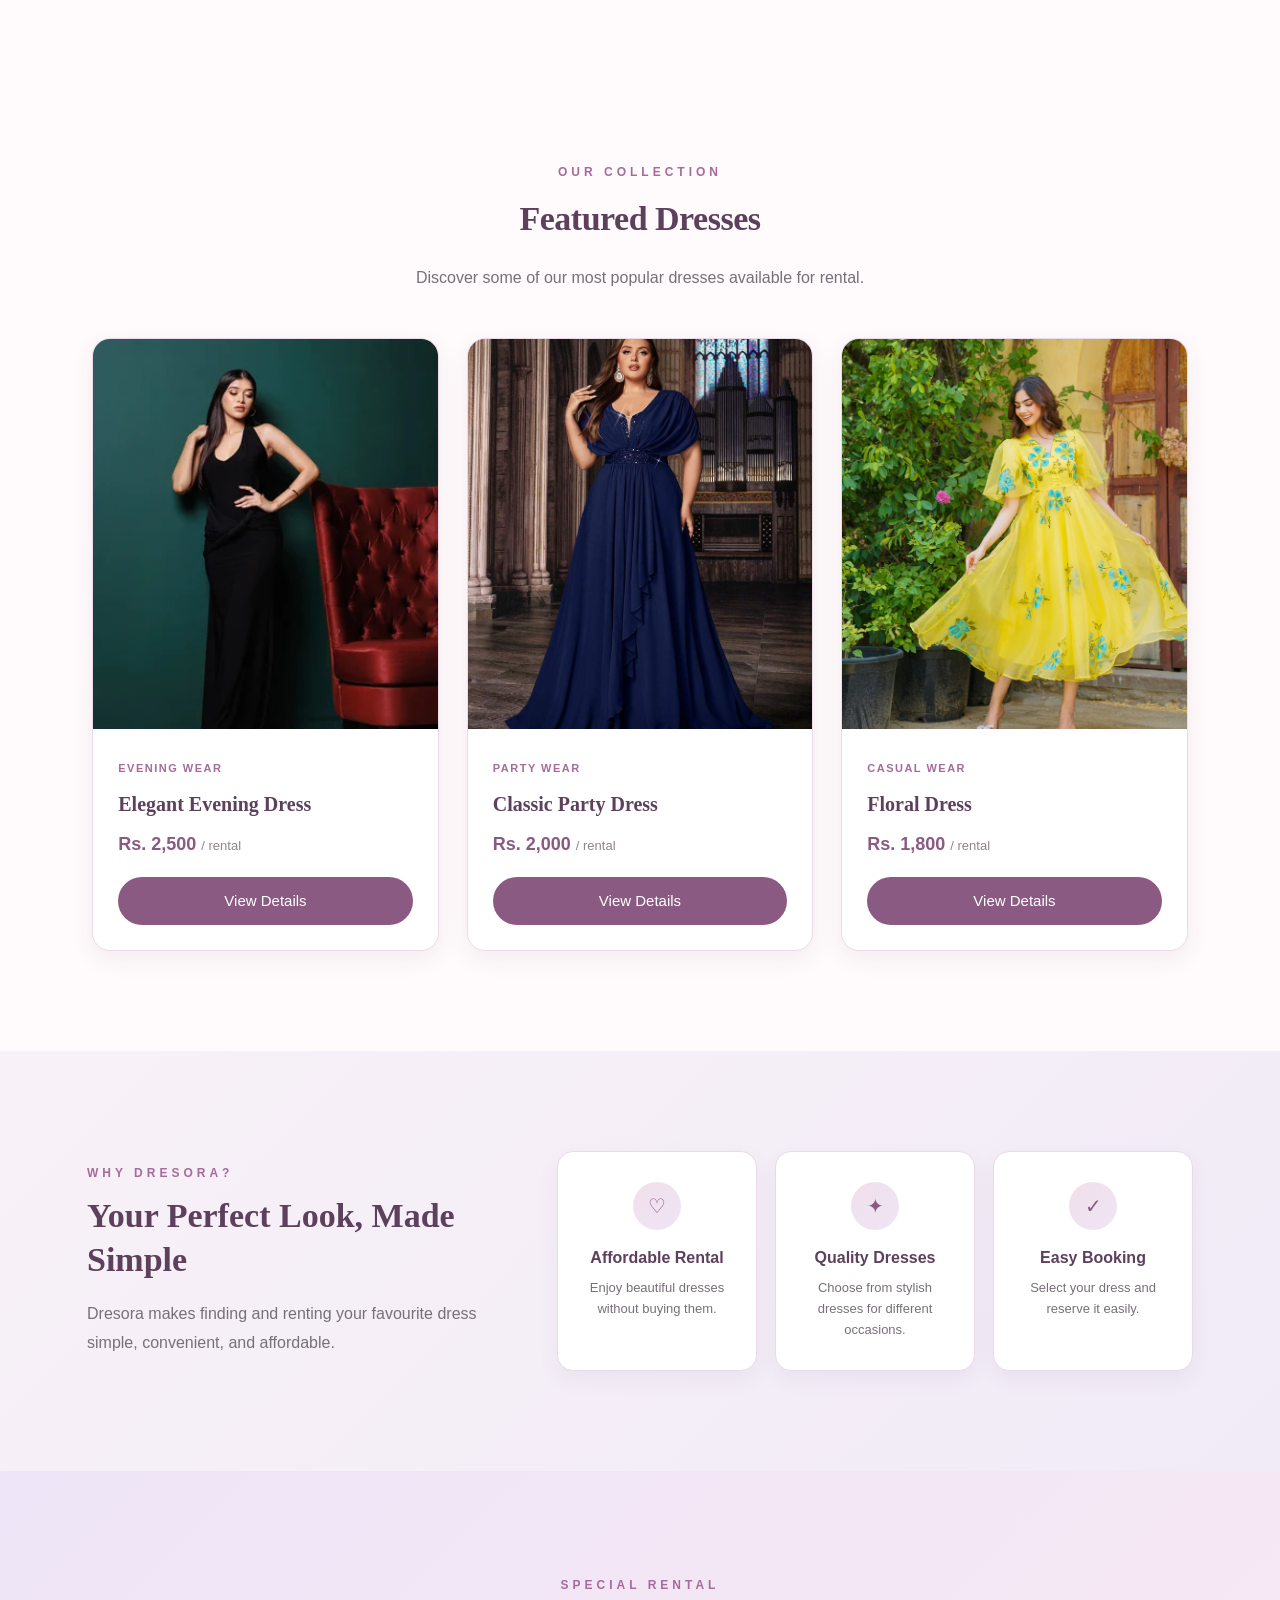
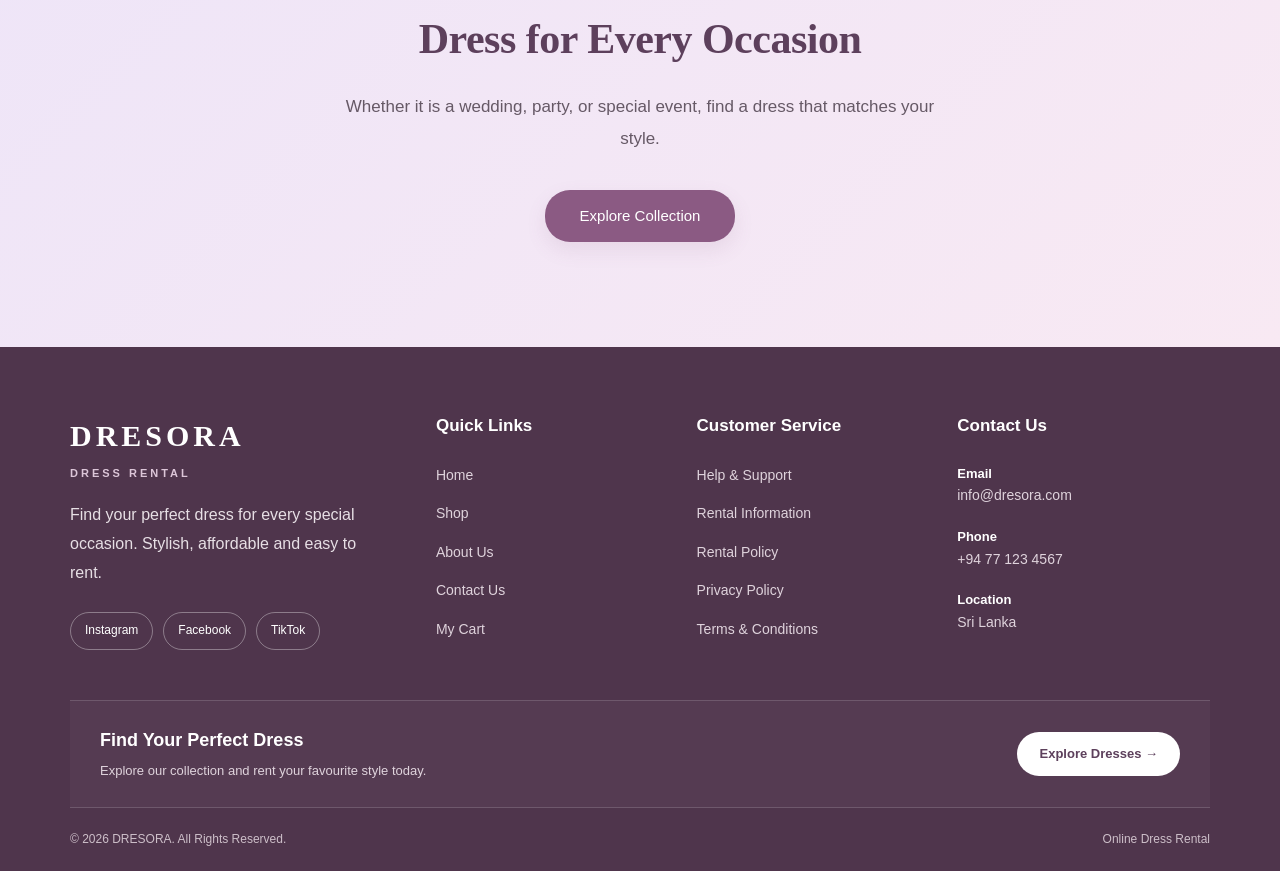
==== commit eddbe184: "add product.html" ====
--- a/index.html
+++ b/index.html
@@ -32,16 +32,18 @@
 
     <!-- navigation links -->
     <ul>
-        <li><a href="index.html">Home</a></li>
-        <li><a href="#">Shop</a></li>
-        <li><a href="#">About</a></li>
-        <li><a href="#">Contact</a></li>
-        <li>
-            <a href="#">
-                Cart <span class="cart-count">0</span>
-            </a>
-        </li>
-    </ul>
+    <li><a href="index.html">Home</a></li>
+    <li><a href="products.html">Shop</a></li>
+    <li><a href="about.html">About</a></li>
+    <li><a href="contact.html">Contact</a></li>
+    <li><a href="account.html">Login</a></li>
+
+<li>
+    <a href="cart.html">
+        Cart <span class="cart-count">0</span>
+    </a>
+</li>
+</ul>
 
 </nav>
     </header>
@@ -70,13 +72,13 @@
             </p>
 
             <div class="hero-buttons">
-                <a href="#" class="btn">
-                    Browse Dresses
-                </a>
-
-                <a href="#" class="btn secondary-btn">
-                    Explore Collection
-                </a>
+                <a href="products.html" class="btn">
+    Browse Dresses
+</a>
+
+<a href="products.html" class="btn secondary-btn">
+    Explore Collection
+</a>
             </div>
 
         </div>
@@ -101,58 +103,89 @@
         <div class="category-container">
 
             <div class="category-card">
-                <div class="category-icon">♡</div>
-
-                <h3>
-                    Wedding Dresses
-                </h3>
-
-                <p>
-                    Elegant styles for your
-                    unforgettable day.
-                </p>
-
-                <a href="#">
-                    Explore →
-                </a>
-            </div>
-
+    <div class="category-icon">💍</div>
+
+    <h3>Wedding Dresses</h3>
+
+    <p>
+        Elegant dresses for weddings and special occasions.
+    </p>
+
+    <a href="products.html?category=wedding">
+    View Wedding Dresses
+</a>
+</div>
 
             <div class="category-card">
-                <div class="category-icon">✦</div>
-
-                <h3>
-                    Party Dresses
-                </h3>
-
-                <p>
-                    Stylish looks for every
-                    celebration.
-                </p>
-
-                <a href="#">
-                    Explore →
-                </a>
-            </div>
+    <div class="category-icon">👗</div>
+
+    <h3>Party Dresses</h3>
+
+    <p>
+        Stylish dresses for parties and celebrations.
+    </p>
+
+   <a href="products.html?category=party">
+    View Party Dresses
+</a>
+</div>
 
 
             <div class="category-card">
-                <div class="category-icon">✧</div>
-
-                <h3>
-                    Casual Dresses
-                </h3>
-
-                <p>
-                    Comfortable and beautiful
-                    everyday styles.
-                </p>
-
-                <a href="#">
-                    Explore →
-                </a>
-            </div>
-
+    <div class="category-icon">✨</div>
+
+    <h3>Evening Dresses</h3>
+
+    <p>
+        Beautiful dresses for evening events.
+    </p>
+
+   <a href="products.html?category=evening">
+    View Evening Dresses
+</a>
+</div>
+
+<div class="category-card">
+    <div class="category-icon">🌸</div>
+
+    <h3>Casual Dresses</h3>
+
+    <p>
+        Comfortable dresses for everyday occasions.
+    </p>
+
+   <a href="products.html?category=casual">
+    View Casual Dresses
+</a>
+</div>
+
+<div class="category-card">
+    <div class="category-icon">🎉</div>
+
+    <h3>Cocktail Dresses</h3>
+
+    <p>
+        Modern dresses for parties and dinner events.
+    </p>
+
+   <a href="products.html?category=cocktail">
+    View Cocktail Dresses
+</a>
+</div>
+
+<div class="category-card">
+    <div class="category-icon">👑</div>
+
+    <h3>Formal Dresses</h3>
+
+    <p>
+        Elegant outfits for formal occasions.
+    </p>
+
+   <a href="products.html?category=formal">
+    View Formal Dresses
+</a>
+</div>
         </div>
 
     </section>
@@ -207,9 +240,9 @@
                         <span>/ rental</span>
                     </p>
 
-                    <button>
-                        View Details
-                    </button>
+                   <a href="product1.html" class="btn">
+    View Details
+</a>
 
                 </div>
 
@@ -242,9 +275,9 @@
                         <span>/ rental</span>
                     </p>
 
-                    <button>
-                        View Details
-                    </button>
+                    <a href="product2.html" class="btn">
+    View Details
+</a>
 
                 </div>
 
@@ -277,9 +310,9 @@
                         <span>/ rental</span>
                     </p>
 
-                    <button>
-                        View Details
-                    </button>
+                    <a href="product3.html" class="btn">
+    View Details
+</a>
 
                 </div>
 
@@ -398,131 +431,199 @@
                 that matches your style.
             </p>
 
-            <a href="#" class="btn">
-                Explore Collection
-            </a>
-
+            <a href="products.html" class="btn">
+    Explore Collection
+</a>
         </div>
 
     </section>
 
-
-    <!-- =========================
-         FOOTER
-    ========================== -->
-
-    <footer>
-
-        <div class="footer-container">
-
-
-            <!-- About -->
-
-            <div class="footer-section">
-
-                <h3>
-                    DRESORA
-                </h3>
-
-                <p>
-                    Your online destination for
-                    stylish and affordable
-                    dress rentals.
-                </p>
-
-            </div>
-
-
-            <!-- Quick Links -->
-
-            <div class="footer-section">
-
-                <h3>
-                    Quick Links
-                </h3>
-
-                <ul>
-
-                    <li>
-                        <a href="index.html">
-                            Home
-                        </a>
-                    </li>
-
-                    <li>
-                        <a href="#">
-                            Shop
-                        </a>
-                    </li>
-
-                    <li>
-                        <a href="#">
-                            About
-                        </a>
-                    </li>
-
-                    <li>
-                        <a href="#">
-                            Contact
-                        </a>
-                    </li>
-
-                </ul>
-
-            </div>
-
-
-            <!-- Contact -->
-
-            <div class="footer-section">
-
-                <h3>
-                    Contact Us
-                </h3>
-
-                <p>
-                    Email: info@dresora.com
-                </p>
-
-                <p>
-                    Phone: +94 77 123 4567
-                </p>
-
-            </div>
-
-
-            <!-- Social -->
-
-            <div class="footer-section">
-
-                <h3>
-                    Follow Us
-                </h3>
-
-                <p>
-                    Instagram
-                </p>
-
-                <p>
-                    Facebook
-                </p>
-
-            </div>
-
-        </div>
-
-
-        <div class="footer-bottom">
-
-            <p>
-                © 2026 Dresora. All Rights Reserved.
-            </p>
-
-        </div>
-
-    </footer>
+<!-- =========================
+     PROFESSIONAL FOOTER
+========================== -->
+
+<footer class="professional-footer">
+
+    <div class="footer-container">
+
+        <!-- Brand -->
+        <div class="footer-column footer-brand">
+
+            <h2>DRESORA</h2>
+
+            <p class="footer-tagline">
+                DRESS RENTAL
+            </p>
+
+            <p>
+                Find your perfect dress for every special
+                occasion. Stylish, affordable and easy to rent.
+            </p>
+
+            <div class="footer-social">
+                <a href="#" aria-label="Instagram">Instagram</a>
+                <a href="#" aria-label="Facebook">Facebook</a>
+                <a href="#" aria-label="TikTok">TikTok</a>
+            </div>
+
+        </div>
+
+
+        <!-- Quick Links -->
+        <div class="footer-column">
+
+            <h3>Quick Links</h3>
+
+            <ul>
+                <li>
+                    <a href="index.html">Home</a>
+                </li>
+
+                <li>
+                    <a href="products.html">Shop</a>
+                </li>
+
+                <li>
+                    <a href="about.html">About Us</a>
+                </li>
+
+                <li>
+                    <a href="contact.html">Contact Us</a>
+                </li>
+
+                <li>
+                    <a href="cart.html">My Cart</a>
+                </li>
+            </ul>
+
+        </div>
+
+
+        <!-- Customer Service -->
+        <div class="footer-column">
+
+            <h3>Customer Service</h3>
+
+            <ul>
+                <li>
+                    <a href="contact.html">Help & Support</a>
+                </li>
+
+                <li>
+                    <a href="contact.html">Rental Information</a>
+                </li>
+
+                <li>
+                    <a href="#">Rental Policy</a>
+                </li>
+
+                <li>
+                    <a href="#">Privacy Policy</a>
+                </li>
+
+                <li>
+                    <a href="#">Terms & Conditions</a>
+                </li>
+            </ul>
+
+        </div>
+
+
+        <!-- Contact -->
+        <div class="footer-column footer-contact">
+
+            <h3>Contact Us</h3>
+
+            <p>
+                <strong>Email</strong><br>
+                info@dresora.com
+            </p>
+
+            <p>
+                <strong>Phone</strong><br>
+                +94 77 123 4567
+            </p>
+
+            <p>
+                <strong>Location</strong><br>
+                Sri Lanka
+            </p>
+
+        </div>
+
+    </div>
+
+
+    <!-- Newsletter / CTA -->
+    <div class="footer-newsletter">
+
+        <div>
+            <h3>Find Your Perfect Dress</h3>
+
+            <p>
+                Explore our collection and rent your favourite style today.
+            </p>
+        </div>
+
+        <a href="products.html" class="footer-shop-btn">
+            Explore Dresses →
+        </a>
+
+    </div>
+
+
+    <!-- Bottom -->
+    <div class="footer-bottom">
+
+        <p>
+            © 2026 DRESORA. All Rights Reserved.
+        </p>
+
+        <p>
+            Online Dress Rental
+        </p>
+
+    </div>
+
+</footer>
+    
+
+    
+ <script>
+function updateCartCount() {
+
+    const cart =
+        JSON.parse(localStorage.getItem("cart")) || [];
+
+    const cartCounts =
+        document.querySelectorAll(".cart-count");
+
+    cartCounts.forEach(function(count) {
+        count.textContent = cart.length;
+    });
+}
+
+updateCartCount();
+
+
+function updateCartCount() {
+
+    const cart =
+        JSON.parse(localStorage.getItem("cart")) || [];
+
+    const cartCounts =
+        document.querySelectorAll(".cart-count");
+
+    cartCounts.forEach(function(count) {
+        count.textContent = cart.length;
+    });
+}
+
+updateCartCount();
+</script>
+
 
 
 </body>
-
-</html>+</html>
+
--- a/style.css
+++ b/style.css
@@ -781,91 +781,246 @@
 
 
 /* =========================
-   FOOTER
+   PROFESSIONAL FOOTER
 ========================= */
 
-footer {
-    background: #4d3a4b;
-
+.professional-footer {
+    background: #4f354c;
     color: #ffffff;
-
-    padding: 55px 30px 25px;
-}
-
-.footer-container {
-    max-width: 1150px;
-
+    margin-top: 80px;
+}
+
+
+/* MAIN FOOTER */
+
+.professional-footer .footer-container {
+    max-width: 1200px;
     margin: auto;
-
+    padding: 65px 30px 45px;
+
+    display: grid;
+    grid-template-columns: 1.5fr 1fr 1fr 1.2fr;
+    gap: 50px;
+}
+
+
+/* BRAND */
+
+.footer-brand h2 {
+    margin: 0;
+    font-size: 30px;
+    letter-spacing: 3px;
+}
+
+.footer-tagline {
+    margin-top: 5px;
+    margin-bottom: 18px;
+
+    font-size: 11px;
+    letter-spacing: 3px;
+    color: #dcc6d8;
+    font-weight: bold;
+}
+
+.footer-brand > p:not(.footer-tagline) {
+    color: #e7dfe5;
+    line-height: 1.8;
+    max-width: 300px;
+}
+
+
+/* COLUMN HEADINGS */
+
+.footer-column h3 {
+    margin-bottom: 22px;
+
+    font-size: 17px;
+    color: #ffffff;
+}
+
+
+/* LINKS */
+
+.footer-column ul {
+    list-style: none;
+    padding: 0;
+    margin: 0;
+}
+
+.footer-column ul li {
+    margin-bottom: 13px;
+}
+
+.footer-column ul li a {
+    text-decoration: none;
+    color: #dfd3dc;
+    font-size: 14px;
+
+    transition: 0.3s;
+}
+
+.footer-column ul li a:hover {
+    color: #ffffff;
+    padding-left: 5px;
+}
+
+
+/* CONTACT */
+
+.footer-contact p {
+    color: #dfd3dc;
+    font-size: 14px;
+    line-height: 1.6;
+    margin-bottom: 18px;
+}
+
+.footer-contact strong {
+    color: #ffffff;
+    font-size: 13px;
+}
+
+
+/* SOCIAL */
+
+.footer-social {
     display: flex;
-
+    gap: 10px;
+    margin-top: 25px;
+    flex-wrap: wrap;
+}
+
+.footer-social a {
+    text-decoration: none;
+
+    border: 1px solid rgba(255,255,255,0.35);
+    border-radius: 20px;
+
+    padding: 8px 14px;
+
+    color: #ffffff;
+    font-size: 12px;
+
+    transition: 0.3s;
+}
+
+.footer-social a:hover {
+    background: #ffffff;
+    color: #4f354c;
+}
+
+
+/* NEWSLETTER / CTA */
+
+.footer-newsletter {
+    max-width: 1140px;
+    margin: 0 auto;
+
+    padding: 25px 30px;
+
+    border-top: 1px solid rgba(255,255,255,0.15);
+    border-bottom: 1px solid rgba(255,255,255,0.15);
+
+    display: flex;
     justify-content: space-between;
-
-    gap: 45px;
-
-    flex-wrap: wrap;
-}
-
-.footer-section {
-    min-width: 190px;
-
-    max-width: 260px;
-}
-
-.footer-section h3 {
-    color: #ffffff;
-
-    font-size: 17px;
-
-    margin-bottom: 15px;
-}
-
-.footer-section p {
-    color: #eee5ed;
-
-    font-size: 14px;
-
-    margin-bottom: 7px;
-}
-
-.footer-section ul {
-    list-style: none;
-}
-
-.footer-section ul li {
-    margin-bottom: 8px;
-}
-
-.footer-section ul li a {
-    color: #eee5ed;
-
-    font-size: 14px;
+    align-items: center;
+    gap: 30px;
+}
+
+.footer-newsletter h3 {
+    margin: 0 0 7px;
+    font-size: 18px;
+}
+
+.footer-newsletter p {
+    margin: 0;
+    color: #dfd3dc;
+    font-size: 13px;
+}
+
+
+/* SHOP BUTTON */
+
+.footer-shop-btn {
+    display: inline-block;
+
+    padding: 12px 22px;
+
+    background: #ffffff;
+    color: #5d405c;
+
+    text-decoration: none;
+
+    border-radius: 25px;
+
+    font-size: 13px;
+    font-weight: bold;
+
+    white-space: nowrap;
 
     transition: 0.3s;
 }
 
-.footer-section ul li a:hover {
-    color: #ffffff;
-
-    padding-left: 3px;
-}
-
-.footer-bottom {
-    max-width: 1150px;
-
-    margin: 35px auto 0;
-
-    padding-top: 20px;
-
-    border-top: 1px solid rgba(255, 255, 255, 0.18);
-
-    text-align: center;
-}
-
-.footer-bottom p {
-    color: #ddd1db;
-
-    font-size: 13px;
+.footer-shop-btn:hover {
+    transform: translateY(-2px);
+}
+
+
+/* FOOTER BOTTOM */
+
+.professional-footer .footer-bottom {
+    max-width: 1200px;
+    margin: auto;
+
+    padding: 22px 30px;
+
+    display: flex;
+    justify-content: space-between;
+    align-items: center;
+
+    color: #cdbfc9;
+    font-size: 12px;
+}
+
+.professional-footer .footer-bottom p {
+    margin: 0;
+}
+
+
+/* =========================
+   RESPONSIVE
+========================= */
+
+@media (max-width: 900px) {
+
+    .professional-footer .footer-container {
+        grid-template-columns: 1fr 1fr;
+        gap: 40px;
+    }
+
+}
+
+
+@media (max-width: 600px) {
+
+    .professional-footer .footer-container {
+        grid-template-columns: 1fr;
+        padding: 45px 25px 35px;
+        gap: 30px;
+    }
+
+    .footer-newsletter {
+        flex-direction: column;
+        align-items: flex-start;
+        margin: 0 25px;
+        padding: 25px 0;
+    }
+
+    .professional-footer .footer-bottom {
+        flex-direction: column;
+        gap: 8px;
+        text-align: center;
+    }
+
 }
 
 
@@ -1094,4 +1249,2013 @@
         padding-left: 20px;
         padding-right: 20px;
     }
+}
+
+
+/* =========================
+   PRODUCT LISTING PAGE
+========================= */
+
+.products-header {
+    text-align: center;
+    padding: 70px 20px 50px;
+    background: linear-gradient(
+        135deg,
+        #f8e9f3,
+        #eee5f8
+    );
+}
+
+.products-header h1 {
+    color: #5d405c;
+    font-size: 42px;
+    margin-bottom: 15px;
+}
+
+.products-header p:not(.section-subtitle) {
+    color: #665966;
+    font-size: 16px;
+}
+
+.products-section {
+    max-width: 1200px;
+    margin: auto;
+    padding: 70px 40px;
+}
+
+.products-grid {
+    display: grid;
+    grid-template-columns: repeat(3, 1fr);
+    gap: 30px;
+}
+
+.product-card {
+    background: #ffffff;
+    border: 1px solid #ead9e6;
+    border-radius: 15px;
+    overflow: hidden;
+    box-shadow: 0 6px 20px rgba(120, 80, 110, 0.07);
+    transition: 0.3s;
+}
+
+.product-card:hover {
+    transform: translateY(-7px);
+    box-shadow: 0 12px 28px rgba(120, 80, 110, 0.14);
+}
+
+.product-image {
+    width: 100%;
+    height: 380px;
+    background: #f3e8f1;
+    overflow: hidden;
+}
+
+.product-image img {
+    width: 100%;
+    height: 100%;
+    object-fit: cover;
+    display: block;
+    transition: 0.5s;
+}
+
+.product-card:hover .product-image img {
+    transform: scale(1.04);
+}
+
+.product-info {
+    padding: 22px;
+}
+
+.product-category {
+    color: #a66b9b;
+    font-size: 11px;
+    font-weight: bold;
+    letter-spacing: 1.5px;
+    text-transform: uppercase;
+}
+
+.product-info h2 {
+    color: #5d405c;
+    font-size: 19px;
+    margin: 8px 0 10px;
+}
+
+.product-price {
+    color: #8b5a83;
+    font-size: 17px;
+    font-weight: bold;
+    margin-bottom: 18px;
+}
+
+.product-price span {
+    color: #8f858d;
+    font-size: 13px;
+    font-weight: normal;
+}
+
+.product-btn {
+    width: 100%;
+    padding: 11px 20px;
+    border: none;
+    border-radius: 22px;
+    background: #8b5a83;
+    color: #ffffff;
+    cursor: pointer;
+    transition: 0.3s;
+}
+
+.product-btn:hover {
+    background: #6f4568;
+}
+
+
+/* =========================
+   PRODUCT RESPONSIVE DESIGN
+========================= */
+
+@media (max-width: 900px) {
+
+    .products-grid {
+        grid-template-columns: repeat(2, 1fr);
+    }
+
+}
+
+@media (max-width: 600px) {
+
+    .products-header {
+        padding: 50px 20px 40px;
+    }
+
+    .products-header h1 {
+        font-size: 32px;
+    }
+
+    .products-section {
+        padding: 50px 20px;
+    }
+
+    .products-grid {
+        grid-template-columns: 1fr;
+    }
+
+    .product-image {
+        height: 380px;
+    }
+
+}
+
+/* =========================
+   PRODUCT DETAILS PAGE
+========================= */
+
+.product-details {
+    max-width: 1100px;
+    margin: auto;
+    padding: 80px 40px;
+    display: flex;
+    align-items: center;
+    gap: 70px;
+}
+
+.details-image {
+    width: 50%;
+    height: 600px;
+    background: #f3e8f1;
+    border-radius: 15px;
+    overflow: hidden;
+}
+
+.details-image img {
+    width: 100%;
+    height: 100%;
+    object-fit: cover;
+    display: block;
+}
+
+.details-content {
+    width: 50%;
+}
+
+.details-content h1 {
+    color: #5d405c;
+    font-size: 38px;
+    margin: 10px 0 15px;
+}
+
+.details-content > p:not(.details-price) {
+    color: #777078;
+    font-size: 16px;
+    line-height: 1.8;
+    margin-bottom: 25px;
+}
+
+.details-price {
+    color: #8b5a83;
+    font-size: 24px;
+    font-weight: bold;
+    margin-bottom: 25px;
+}
+
+.details-price span {
+    color: #8f858d;
+    font-size: 14px;
+    font-weight: normal;
+}
+
+.details-info {
+    background: #f8f0f6;
+    padding: 20px;
+    border-radius: 12px;
+    margin-bottom: 25px;
+}
+
+.details-info p {
+    color: #665966;
+    font-size: 14px;
+    margin-bottom: 8px;
+}
+
+.details-info p:last-child {
+    margin-bottom: 0;
+}
+
+.details-btn {
+    padding: 13px 25px;
+    border: none;
+    border-radius: 25px;
+    background: #8b5a83;
+    color: white;
+    cursor: pointer;
+    font-size: 14px;
+    margin-right: 8px;
+    transition: 0.3s;
+}
+
+.details-btn:hover {
+    background: #6f4568;
+    transform: translateY(-2px);
+}
+
+.secondary-details-btn {
+    background: white;
+    color: #8b5a83;
+    border: 1px solid #d9bfd4;
+}
+
+.secondary-details-btn:hover {
+    background: #8b5a83;
+    color: white;
+}
+
+
+/* =========================
+   PRODUCT DETAILS RESPONSIVE
+========================= */
+
+@media (max-width: 768px) {
+
+    .product-details {
+        flex-direction: column;
+        padding: 50px 20px;
+        gap: 35px;
+    }
+
+    .details-image {
+        width: 100%;
+        height: 450px;
+    }
+
+    .details-content {
+        width: 100%;
+    }
+
+    .details-content h1 {
+        font-size: 30px;
+    }
+
+    .details-btn {
+        margin-bottom: 10px;
+    }
+}
+
+/* =========================
+   PRODUCTS PAGE
+========================= */
+
+.products-page {
+    max-width: 1200px;
+    margin: auto;
+    padding: 80px 40px;
+}
+
+.products-heading {
+    text-align: center;
+    margin-bottom: 45px;
+}
+
+.products-heading h1 {
+    color: #5d405c;
+    font-size: 38px;
+    margin-bottom: 12px;
+}
+
+.products-heading p:last-child {
+    color: #777078;
+}
+
+
+/* =========================
+   FILTER & SORT
+========================= */
+
+.filter-sort {
+    display: flex;
+    justify-content: space-between;
+    align-items: center;
+    gap: 20px;
+    margin-bottom: 40px;
+    padding: 20px;
+    background: #f8f0f6;
+    border-radius: 12px;
+}
+
+.filter-group {
+    display: flex;
+    align-items: center;
+    gap: 12px;
+}
+
+.filter-group label {
+    color: #5d405c;
+    font-size: 14px;
+    font-weight: bold;
+}
+
+.filter-group select {
+    padding: 11px 35px 11px 15px;
+    border: 1px solid #d9bfd4;
+    border-radius: 8px;
+    background: white;
+    color: #4a3d47;
+    outline: none;
+    cursor: pointer;
+}
+
+.filter-group select:focus {
+    border-color: #8b5a83;
+}
+
+
+/* =========================
+   PRODUCTS
+========================= */
+
+.products-container {
+    display: grid;
+    grid-template-columns: repeat(3, 1fr);
+    gap: 25px;
+}
+
+.product-card {
+    background: #ffffff;
+    border: 1px solid #ead9e6;
+    border-radius: 15px;
+    overflow: hidden;
+    box-shadow: 0 6px 20px rgba(120, 80, 110, 0.07);
+    transition: 0.3s;
+}
+
+.product-card:hover {
+    transform: translateY(-7px);
+    box-shadow: 0 12px 28px rgba(120, 80, 110, 0.14);
+}
+
+.product-image {
+    width: 100%;
+    height: 360px;
+    background: #f3e8f1;
+    overflow: hidden;
+}
+
+.product-image img {
+    width: 100%;
+    height: 100%;
+    object-fit: cover;
+    display: block;
+    transition: 0.4s;
+}
+
+.product-card:hover .product-image img {
+    transform: scale(1.04);
+}
+
+.product-info {
+    padding: 22px;
+}
+
+.product-category {
+    color: #a66b9b;
+    font-size: 11px;
+    font-weight: bold;
+    letter-spacing: 1.5px;
+    text-transform: uppercase;
+}
+
+.product-info h3 {
+    color: #5d405c;
+    font-size: 19px;
+    margin: 8px 0 10px;
+}
+
+.product-price {
+    color: #8b5a83;
+    font-size: 17px;
+    font-weight: bold;
+    margin-bottom: 18px;
+}
+
+.product-price span {
+    color: #8f858d;
+    font-size: 13px;
+    font-weight: normal;
+}
+
+.product-btn {
+    display: block;
+    text-align: center;
+    padding: 11px 20px;
+    background: #8b5a83;
+    color: white;
+    border-radius: 22px;
+    transition: 0.3s;
+}
+
+.product-btn:hover {
+    background: #6f4568;
+}
+
+
+/* =========================
+   RESPONSIVE
+========================= */
+
+@media (max-width: 900px) {
+
+    .products-container {
+        grid-template-columns: repeat(2, 1fr);
+    }
+
+    .filter-sort {
+        flex-direction: column;
+        align-items: stretch;
+    }
+
+    .filter-group {
+        justify-content: space-between;
+    }
+
+}
+
+
+@media (max-width: 600px) {
+
+    .products-page {
+        padding: 55px 20px;
+    }
+
+    .products-heading h1 {
+        font-size: 30px;
+    }
+
+    .products-container {
+        grid-template-columns: 1fr;
+    }
+
+    .filter-group {
+        flex-direction: column;
+        align-items: stretch;
+    }
+
+    .filter-group select {
+        width: 100%;
+    }
+
+    .product-image {
+        height: 400px;
+    }
+
+}
+/* =========================
+   ACCOUNT PAGE
+========================= */
+
+.account-section {
+    min-height: 650px;
+
+    padding: 80px 20px;
+
+    display: flex;
+
+    align-items: center;
+
+    justify-content: center;
+
+    background:
+        linear-gradient(
+            135deg,
+            #f8e9f3,
+            #eee5f8
+        );
+}
+
+
+.account-box {
+    width: 100%;
+
+    max-width: 480px;
+
+    padding: 45px 40px;
+
+    background: #ffffff;
+
+    border-radius: 18px;
+
+    box-shadow:
+        0 10px 35px rgba(120, 80, 110, 0.12);
+
+    text-align: center;
+}
+
+
+.account-box h1 {
+    color: #5d405c;
+
+    font-size: 32px;
+
+    margin-bottom: 12px;
+}
+
+
+.account-description {
+    color: #777078;
+
+    font-size: 14px;
+
+    line-height: 1.7;
+
+    margin-bottom: 30px;
+}
+
+
+/* Form */
+
+.form-group {
+    margin-bottom: 20px;
+
+    text-align: left;
+}
+
+
+.form-group label {
+    display: block;
+
+    color: #5d405c;
+
+    font-size: 14px;
+
+    font-weight: bold;
+
+    margin-bottom: 7px;
+}
+
+
+.form-group input {
+    width: 100%;
+
+    padding: 13px 15px;
+
+    border: 1px solid #ead9e6;
+
+    border-radius: 8px;
+
+    outline: none;
+
+    background: #fffafc;
+
+    color: #4a3d47;
+
+    font-size: 14px;
+
+    transition: 0.3s;
+}
+
+
+.form-group input:focus {
+    border-color: #a66b9b;
+
+    background: #ffffff;
+}
+
+
+.form-group input::placeholder {
+    color: #aaa0a8;
+}
+
+
+/* Account Button */
+
+.account-btn {
+    width: 100%;
+
+    padding: 13px 20px;
+
+    margin-top: 5px;
+
+    border: none;
+
+    border-radius: 25px;
+
+    background: #8b5a83;
+
+    color: #ffffff;
+
+    font-size: 15px;
+
+    font-weight: bold;
+
+    cursor: pointer;
+
+    transition: 0.3s;
+}
+
+
+.account-btn:hover {
+    background: #6f4568;
+
+    transform: translateY(-2px);
+}
+
+
+/* Login / Register Switch */
+
+.account-switch {
+    margin-top: 25px;
+
+    padding-top: 20px;
+
+    border-top: 1px solid #ead9e6;
+}
+
+
+.account-switch p {
+    display: inline;
+
+    color: #777078;
+
+    font-size: 14px;
+}
+
+
+.account-switch a {
+    color: #8b5a83;
+
+    font-size: 14px;
+
+    font-weight: bold;
+
+    margin-left: 5px;
+
+    transition: 0.3s;
+}
+
+
+.account-switch a:hover {
+    color: #6f4568;
+
+    text-decoration: underline;
+}
+
+
+/* =========================
+   ACCOUNT RESPONSIVE
+========================= */
+
+@media (max-width: 600px) {
+
+    .account-section {
+        padding: 50px 15px;
+
+        min-height: 600px;
+    }
+
+
+    .account-box {
+        padding: 35px 25px;
+    }
+
+
+    .account-box h1 {
+        font-size: 27px;
+    }
+
+}
+/* =========================
+   ABOUT PAGE
+========================= */
+
+.about-hero {
+    min-height: 430px;
+
+    display: flex;
+
+    align-items: center;
+
+    justify-content: center;
+
+    text-align: center;
+
+    padding: 70px 20px;
+
+    background:
+        linear-gradient(
+            135deg,
+            #f8e9f3,
+            #eee5f8
+        );
+}
+
+
+.about-hero-content {
+    max-width: 750px;
+}
+
+
+.about-hero h1 {
+    color: #5d405c;
+
+    font-size: 48px;
+
+    line-height: 1.2;
+
+    margin-bottom: 20px;
+}
+
+
+.about-hero p:not(.section-subtitle) {
+    color: #665966;
+
+    font-size: 17px;
+
+    line-height: 1.8;
+}
+
+
+/* About Section */
+
+.about-section {
+    padding: 90px 40px;
+
+    background: #fffafc;
+}
+
+
+.about-container {
+    max-width: 1150px;
+    margin: auto;
+    display: flex;
+    align-items: center;
+    justify-content: center;
+    gap: 60px;
+    flex-wrap: wrap;
+}
+
+.about-content {
+    max-width: 750px;
+    text-align: center;
+}
+
+.about-content h2 {
+    color: #5d405c;
+
+    font-size: 36px;
+
+    margin-bottom: 20px;
+}
+
+
+.about-content p:not(.section-subtitle) {
+    color: #777078;
+
+    font-size: 15px;
+
+    line-height: 1.8;
+
+    margin-bottom: 15px;
+}
+
+
+/* About Cards */
+
+.about-highlight {
+    max-width: 540px;
+
+    display: grid;
+
+    grid-template-columns: repeat(2, 1fr);
+
+    gap: 20px;
+}
+
+
+.about-card {
+    padding: 28px 20px;
+
+    background: #ffffff;
+
+    border: 1px solid #ead9e6;
+
+    border-radius: 15px;
+
+    text-align: center;
+
+    box-shadow:
+        0 6px 20px rgba(120, 80, 110, 0.07);
+
+    transition: 0.3s;
+}
+
+
+.about-card:hover {
+    transform: translateY(-6px);
+
+    box-shadow:
+        0 12px 28px rgba(120, 80, 110, 0.14);
+}
+
+
+.about-icon {
+    width: 55px;
+
+    height: 55px;
+
+    margin: 0 auto 15px;
+
+    display: flex;
+
+    align-items: center;
+
+    justify-content: center;
+
+    background: #f8e9f3;
+
+    border-radius: 50%;
+
+    font-size: 23px;
+}
+
+
+.about-card h3 {
+    color: #5d405c;
+
+    font-size: 17px;
+
+    margin-bottom: 8px;
+}
+
+
+.about-card p {
+    color: #777078;
+
+    font-size: 13px;
+
+    line-height: 1.6;
+}
+
+
+/* Mission */
+
+.mission-section {
+    padding: 85px 30px;
+
+    text-align: center;
+
+    background:
+        linear-gradient(
+            135deg,
+            #eee5f8,
+            #f8e9f3
+        );
+}
+
+
+.mission-content {
+    max-width: 700px;
+
+    margin: auto;
+}
+
+
+.mission-content h2 {
+    color: #5d405c;
+
+    font-size: 36px;
+
+    margin-bottom: 18px;
+}
+
+
+.mission-content p:not(.section-subtitle) {
+    color: #665966;
+
+    font-size: 16px;
+
+    line-height: 1.8;
+
+    margin-bottom: 28px;
+}
+
+
+/* About Responsive */
+
+@media (max-width: 768px) {
+
+    .about-hero {
+        min-height: 400px;
+
+        padding: 60px 20px;
+    }
+
+
+    .about-hero h1 {
+        font-size: 36px;
+    }
+
+
+    .about-section {
+        padding: 65px 20px;
+    }
+
+
+    .about-container {
+        text-align: center;
+    }
+
+
+    .about-content {
+        max-width: 600px;
+    }
+
+
+    .about-highlight {
+        width: 100%;
+
+        max-width: 600px;
+    }
+
+
+    .mission-section {
+        padding: 65px 20px;
+    }
+
+
+    .mission-content h2 {
+        font-size: 29px;
+    }
+
+}
+
+
+@media (max-width: 480px) {
+
+    .about-hero h1 {
+        font-size: 30px;
+    }
+
+
+    .about-highlight {
+        grid-template-columns: 1fr;
+    }
+
+
+    .about-card {
+        max-width: 350px;
+
+        margin: auto;
+
+        width: 100%;
+    }
+
+}
+/* =========================
+   CONTACT PAGE
+========================= */
+
+.contact-hero {
+    min-height: 400px;
+
+    display: flex;
+
+    align-items: center;
+
+    justify-content: center;
+
+    text-align: center;
+
+    padding: 70px 20px;
+
+    background:
+        linear-gradient(
+            135deg,
+            #f8e9f3,
+            #eee5f8
+        );
+}
+
+
+.contact-hero-content {
+    max-width: 700px;
+}
+
+
+.contact-hero h1 {
+    color: #5d405c;
+
+    font-size: 48px;
+
+    margin-bottom: 18px;
+}
+
+
+.contact-hero p:not(.section-subtitle) {
+    color: #665966;
+
+    font-size: 17px;
+
+    line-height: 1.8;
+}
+
+
+/* Contact Section */
+
+.contact-section {
+    padding: 90px 40px;
+
+    background: #fffafc;
+}
+
+
+.contact-container {
+    max-width: 1100px;
+
+    margin: auto;
+
+    display: flex;
+
+    justify-content: center;
+
+    align-items: flex-start;
+
+    gap: 60px;
+
+    flex-wrap: wrap;
+}
+
+
+/* Contact Information */
+
+.contact-info {
+    max-width: 450px;
+}
+
+
+.contact-info h2 {
+    color: #5d405c;
+
+    font-size: 32px;
+
+    margin-bottom: 15px;
+}
+
+
+.contact-description {
+    color: #777078;
+
+    font-size: 15px;
+
+    line-height: 1.8;
+
+    margin-bottom: 30px;
+}
+
+
+.contact-item {
+    display: flex;
+
+    align-items: center;
+
+    gap: 15px;
+
+    margin-bottom: 22px;
+}
+
+
+.contact-icon {
+    width: 48px;
+
+    height: 48px;
+
+    flex-shrink: 0;
+
+    display: flex;
+
+    align-items: center;
+
+    justify-content: center;
+
+    background: #f8e9f3;
+
+    color: #8b5a83;
+
+    border-radius: 50%;
+
+    font-size: 20px;
+}
+
+
+.contact-item h3 {
+    color: #5d405c;
+
+    font-size: 16px;
+
+    margin-bottom: 3px;
+}
+
+
+.contact-item p {
+    color: #777078;
+
+    font-size: 14px;
+}
+
+
+/* Contact Form */
+
+.contact-form-box {
+    width: 100%;
+
+    max-width: 500px;
+
+    padding: 35px;
+
+    background: #ffffff;
+
+    border: 1px solid #ead9e6;
+
+    border-radius: 15px;
+
+    box-shadow:
+        0 8px 25px rgba(120, 80, 110, 0.08);
+}
+
+
+.contact-form-box h2 {
+    color: #5d405c;
+
+    font-size: 27px;
+
+    margin-bottom: 25px;
+}
+
+
+.contact-form-box textarea {
+    width: 100%;
+
+    padding: 13px 15px;
+
+    border: 1px solid #ead9e6;
+
+    border-radius: 8px;
+
+    outline: none;
+
+    background: #fffafc;
+
+    color: #4a3d47;
+
+    font-family: inherit;
+
+    font-size: 14px;
+
+    resize: vertical;
+
+    transition: 0.3s;
+}
+
+
+.contact-form-box textarea:focus {
+    border-color: #a66b9b;
+
+    background: #ffffff;
+}
+
+
+/* Contact Responsive */
+
+@media (max-width: 768px) {
+
+    .contact-hero {
+        min-height: 350px;
+
+        padding: 60px 20px;
+    }
+
+
+    .contact-hero h1 {
+        font-size: 36px;
+    }
+
+
+    .contact-section {
+        padding: 65px 20px;
+    }
+
+
+    .contact-container {
+        gap: 40px;
+    }
+
+
+    .contact-info {
+        max-width: 600px;
+
+        text-align: center;
+    }
+
+
+    .contact-item {
+        justify-content: center;
+
+        text-align: left;
+    }
+
+
+    .contact-form-box {
+        max-width: 600px;
+    }
+
+}
+
+
+@media (max-width: 480px) {
+
+    .contact-hero h1 {
+        font-size: 30px;
+    }
+
+
+    .contact-form-box {
+        padding: 25px 20px;
+    }
+
+
+    .contact-form-box h2 {
+        font-size: 24px;
+    }
+
+}
+/* =========================
+   CART PAGE
+========================= */
+
+.cart-hero {
+    min-height: 350px;
+
+    display: flex;
+
+    align-items: center;
+
+    justify-content: center;
+
+    text-align: center;
+
+    padding: 60px 20px;
+
+    background:
+        linear-gradient(
+            135deg,
+            #f8e9f3,
+            #eee5f8
+        );
+}
+
+.cart-hero h1 {
+    color: #5d405c;
+
+    font-size: 46px;
+
+    margin-bottom: 15px;
+}
+
+.cart-hero p:not(.section-subtitle) {
+    color: #665966;
+
+    font-size: 16px;
+}
+
+
+/* Cart Section */
+
+.cart-section {
+    padding: 80px 40px;
+
+    background: #fffafc;
+}
+
+.cart-container {
+    max-width: 1100px;
+
+    margin: auto;
+
+    display: flex;
+
+    align-items: flex-start;
+
+    gap: 35px;
+
+    flex-wrap: wrap;
+}
+
+
+/* Cart Items */
+
+.cart-items {
+    flex: 1;
+
+    min-width: 550px;
+}
+
+.cart-items h2,
+.cart-summary h2 {
+    color: #5d405c;
+
+    font-size: 25px;
+
+    margin-bottom: 20px;
+}
+
+
+.cart-item {
+    display: flex;
+
+    align-items: center;
+
+    gap: 20px;
+
+    padding: 18px;
+
+    margin-bottom: 15px;
+
+    background: #ffffff;
+
+    border: 1px solid #ead9e6;
+
+    border-radius: 12px;
+
+    box-shadow:
+        0 5px 15px rgba(120, 80, 110, 0.06);
+}
+
+
+.cart-item-image {
+    width: 100px;
+
+    height: 120px;
+
+    flex-shrink: 0;
+
+    overflow: hidden;
+
+    border-radius: 8px;
+
+    background: #f3e8f1;
+}
+
+
+.cart-item-image img {
+    width: 100%;
+
+    height: 100%;
+
+    object-fit: cover;
+}
+
+
+.cart-item-info {
+    flex: 1;
+}
+
+
+.cart-category {
+    color: #a66b9b;
+
+    font-size: 11px;
+
+    font-weight: bold;
+
+    text-transform: uppercase;
+
+    letter-spacing: 1px;
+}
+
+
+.cart-item-info h3 {
+    color: #5d405c;
+
+    font-size: 18px;
+
+    margin: 5px 0;
+}
+
+
+.cart-price {
+    color: #8b5a83;
+
+    font-weight: bold;
+
+    font-size: 15px;
+}
+
+
+.remove-btn {
+    padding: 9px 15px;
+
+    border: 1px solid #d9bfd4;
+
+    border-radius: 20px;
+
+    background: #ffffff;
+
+    color: #8b5a83;
+
+    cursor: pointer;
+
+    transition: 0.3s;
+}
+
+
+.remove-btn:hover {
+    background: #8b5a83;
+
+    color: #ffffff;
+}
+
+
+/* Empty Cart */
+
+.empty-cart {
+    padding: 60px 20px;
+
+    text-align: center;
+
+    background: #ffffff;
+
+    border: 1px solid #ead9e6;
+
+    border-radius: 15px;
+}
+
+
+.empty-cart-icon {
+    font-size: 45px;
+
+    margin-bottom: 15px;
+}
+
+
+.empty-cart h3 {
+    color: #5d405c;
+
+    font-size: 22px;
+
+    margin-bottom: 8px;
+}
+
+
+.empty-cart p {
+    color: #777078;
+
+    margin-bottom: 25px;
+}
+
+
+/* Cart Summary */
+
+.cart-summary {
+    width: 320px;
+    padding: 28px;
+    text-align: center;
+
+    background: #ffffff;
+    border: 1px solid #ead9e6;
+    border-radius: 15px;
+
+    box-shadow:
+        0 6px 20px rgba(120, 80, 110, 0.07);
+}
+
+.cart-summary h2 {
+    text-align: center;
+}
+
+
+.summary-row {
+    display: flex;
+
+    justify-content: space-between;
+
+    color: #777078;
+
+    font-size: 14px;
+
+    margin-bottom: 15px;
+}
+
+
+.cart-summary hr {
+    border: none;
+
+    border-top: 1px solid #ead9e6;
+
+    margin: 20px 0;
+}
+
+
+.summary-total {
+    display: flex;
+
+    justify-content: space-between;
+
+    color: #5d405c;
+
+    font-size: 19px;
+
+    font-weight: bold;
+
+    margin-bottom: 22px;
+}
+
+
+.checkout-btn {
+    width: 100%;
+
+    padding: 13px;
+
+    border: none;
+
+    border-radius: 25px;
+
+    background: #8b5a83;
+
+    color: #ffffff;
+
+    font-size: 14px;
+
+    cursor: pointer;
+
+    transition: 0.3s;
+}
+
+
+.checkout-btn:hover {
+    background: #6f4568;
+}
+
+
+
+.continue-shopping {
+    display: block;
+
+    text-align: center;
+
+    margin-top: 15px;
+
+    color: #8b5a83;
+
+    font-size: 14px;
+
+    font-weight: bold;
+}
+
+
+/* Cart Responsive */
+
+@media (max-width: 768px) {
+
+    .cart-section {
+        padding: 60px 20px;
+    }
+
+    .cart-items {
+        min-width: 100%;
+    }
+
+    .cart-summary {
+        width: 100%;
+    }
+
+    .cart-item {
+        flex-wrap: wrap;
+    }
+
+}
+
+
+@media (max-width: 480px) {
+
+    .cart-hero h1 {
+        font-size: 32px;
+    }
+
+    .cart-item {
+        gap: 12px;
+    }
+
+    .cart-item-image {
+        width: 80px;
+
+        height: 100px;
+    }
+
+    .cart-item-info h3 {
+        font-size: 16px;
+    }
+
+    .remove-btn {
+        width: 100%;
+    }
+
+}
+/* =====================================================
+   DRESORA HOME PAGE - PROFESSIONAL UPGRADE
+   ===================================================== */
+
+/* ---------- HERO UPGRADE ---------- */
+
+.hero {
+    min-height: 650px;
+    padding: 100px 30px;
+    background:
+        linear-gradient(
+            135deg,
+            #f7eaf3 0%,
+            #eee7f6 50%,
+            #fdf7fb 100%
+        );
+}
+
+.hero-content {
+    max-width: 850px;
+}
+
+.hero-small-text {
+    font-size: 12px;
+    letter-spacing: 5px;
+    margin-bottom: 20px;
+}
+
+.hero h1 {
+    font-family: Georgia, "Times New Roman", serif;
+    font-size: 64px;
+    font-weight: 600;
+    letter-spacing: -1px;
+    color: #553b54;
+    margin-bottom: 25px;
+}
+
+.hero p:not(.hero-small-text) {
+    max-width: 700px;
+    font-size: 17px;
+    color: #6d616c;
+    line-height: 1.9;
+    margin-bottom: 38px;
+}
+
+.hero-buttons {
+    gap: 14px;
+}
+
+.hero-buttons .btn {
+    min-width: 175px;
+    padding: 14px 28px;
+    border-radius: 30px;
+    font-weight: 600;
+    box-shadow: 0 8px 20px rgba(139, 90, 131, 0.12);
+}
+
+
+/* ---------- SECTION HEADINGS ---------- */
+
+.categories h2,
+.featured h2,
+.promotion h2 {
+    font-family: Georgia, "Times New Roman", serif;
+    font-weight: 600;
+    letter-spacing: -0.5px;
+}
+
+.section-subtitle {
+    letter-spacing: 4px;
+}
+
+
+/* ---------- CATEGORY SECTION ---------- */
+
+.categories {
+    padding: 100px 40px;
+}
+
+.category-container {
+    max-width: 1150px;
+    margin: 45px auto 0;
+    gap: 22px;
+}
+
+.category-card {
+    width: 31%;
+    min-height: 250px;
+    padding: 38px 28px;
+    border-radius: 18px;
+    border: 1px solid #eadce7;
+    box-shadow: 0 8px 25px rgba(90, 55, 85, 0.06);
+}
+
+.category-card:hover {
+    transform: translateY(-10px);
+    border-color: #d8bfd3;
+    box-shadow: 0 18px 35px rgba(90, 55, 85, 0.12);
+}
+
+.category-icon {
+    width: 62px;
+    height: 62px;
+    margin-bottom: 22px;
+    background: linear-gradient(135deg, #f5e5f0, #eee6f7);
+    font-size: 25px;
+}
+
+.category-card h3 {
+    font-family: Georgia, "Times New Roman", serif;
+    font-size: 21px;
+}
+
+.category-card p {
+    line-height: 1.7;
+}
+
+
+/* ---------- FEATURED DRESSES ---------- */
+
+.featured {
+    max-width: 1250px;
+    padding: 100px 40px;
+}
+
+.section-description {
+    margin-bottom: 48px;
+}
+
+.dress-container {
+    max-width: 1100px;
+    margin: auto;
+    gap: 28px;
+}
+
+.dress-card {
+    width: 31.5%;
+    border-radius: 18px;
+    border: 1px solid #eadce7;
+    box-shadow: 0 8px 25px rgba(90, 55, 85, 0.07);
+}
+
+.dress-card:hover {
+    transform: translateY(-10px);
+    box-shadow: 0 18px 35px rgba(90, 55, 85, 0.13);
+}
+
+.dress-image {
+    height: 390px;
+}
+
+.dress-image img {
+    transition: transform 0.6s ease;
+}
+
+.dress-card:hover .dress-image img {
+    transform: scale(1.06);
+}
+
+.dress-info {
+    padding: 25px;
+}
+
+.dress-card h3 {
+    font-family: Georgia, "Times New Roman", serif;
+    font-size: 20px;
+}
+
+.price {
+    font-size: 18px;
+}
+
+.dress-info .btn {
+    display: block;
+    text-align: center;
+    width: 100%;
+    padding: 12px 20px;
+    border-radius: 25px;
+}
+
+
+/* ---------- WHY DRESORA ---------- */
+
+.why-dresora {
+    padding: 100px 40px;
+    background: linear-gradient(
+        135deg,
+        #f8f1f7,
+        #f1ebf7
+    );
+}
+
+.why-content h2 {
+    font-family: Georgia, "Times New Roman", serif;
+    font-weight: 600;
+}
+
+.benefits {
+    max-width: 680px;
+    gap: 18px;
+}
+
+.benefit-card {
+    width: 200px;
+    min-height: 210px;
+    padding: 30px 22px;
+    border-radius: 16px;
+    box-shadow: 0 8px 22px rgba(90, 55, 85, 0.06);
+}
+
+.benefit-card:hover {
+    transform: translateY(-8px);
+    box-shadow: 0 15px 30px rgba(90, 55, 85, 0.12);
+}
+
+.benefit-icon {
+    background: linear-gradient(
+        135deg,
+        #f2dfea,
+        #eee5f6
+    );
+}
+
+
+/* ---------- PROMOTION ---------- */
+
+.promotion {
+    padding: 105px 30px;
+    background:
+        linear-gradient(
+            135deg,
+            #eee5f8,
+            #f8e9f3
+        );
+}
+
+.promotion-content {
+    max-width: 750px;
+}
+
+.promotion h2 {
+    font-size: 42px;
+}
+
+.promotion p:not(.section-subtitle) {
+    font-size: 17px;
+    line-height: 1.9;
+    margin-bottom: 35px;
+}
+
+.promotion .btn {
+    min-width: 190px;
+    box-shadow: 0 8px 20px rgba(139, 90, 131, 0.12);
+}
+
+
+/* ---------- FOOTER PROFESSIONAL ---------- */
+
+.professional-footer {
+    margin-top: 0;
+}
+
+.professional-footer .footer-container {
+    text-align: left;
+}
+
+.footer-brand h2 {
+    font-family: Georgia, "Times New Roman", serif;
+    letter-spacing: 4px;
+}
+
+.footer-newsletter {
+    background: rgba(255, 255, 255, 0.03);
+}
+
+.footer-shop-btn {
+    transition: all 0.3s ease;
+}
+
+.footer-shop-btn:hover {
+    transform: translateY(-3px);
+    box-shadow: 0 8px 18px rgba(0, 0, 0, 0.12);
+}
+
+
+/* ---------- HOME PAGE MOBILE ---------- */
+
+@media (max-width: 900px) {
+
+    .hero h1 {
+        font-size: 50px;
+    }
+
+    .category-card {
+        width: 45%;
+    }
+
+    .dress-card {
+        width: 45%;
+    }
+
+    .benefits {
+        justify-content: center;
+    }
+}
+
+
+@media (max-width: 600px) {
+
+    .hero {
+        min-height: 560px;
+        padding: 75px 20px;
+    }
+
+    .hero h1 {
+        font-size: 38px;
+        line-height: 1.2;
+    }
+
+    .hero p:not(.hero-small-text) {
+        font-size: 15px;
+    }
+
+    .hero-buttons {
+        flex-direction: column;
+    }
+
+    .hero-buttons .btn {
+        width: 230px;
+    }
+
+    .categories,
+    .featured {
+        padding: 70px 20px;
+    }
+
+    .categories h2,
+    .featured h2 {
+        font-size: 30px;
+    }
+
+    .category-card,
+    .dress-card {
+        width: 100%;
+        max-width: 380px;
+    }
+
+    .dress-image {
+        height: 400px;
+    }
+
+    .why-dresora {
+        padding: 70px 20px;
+    }
+
+    .promotion {
+        padding: 75px 20px;
+    }
+
+    .promotion h2 {
+        font-size: 32px;
+    }
 }
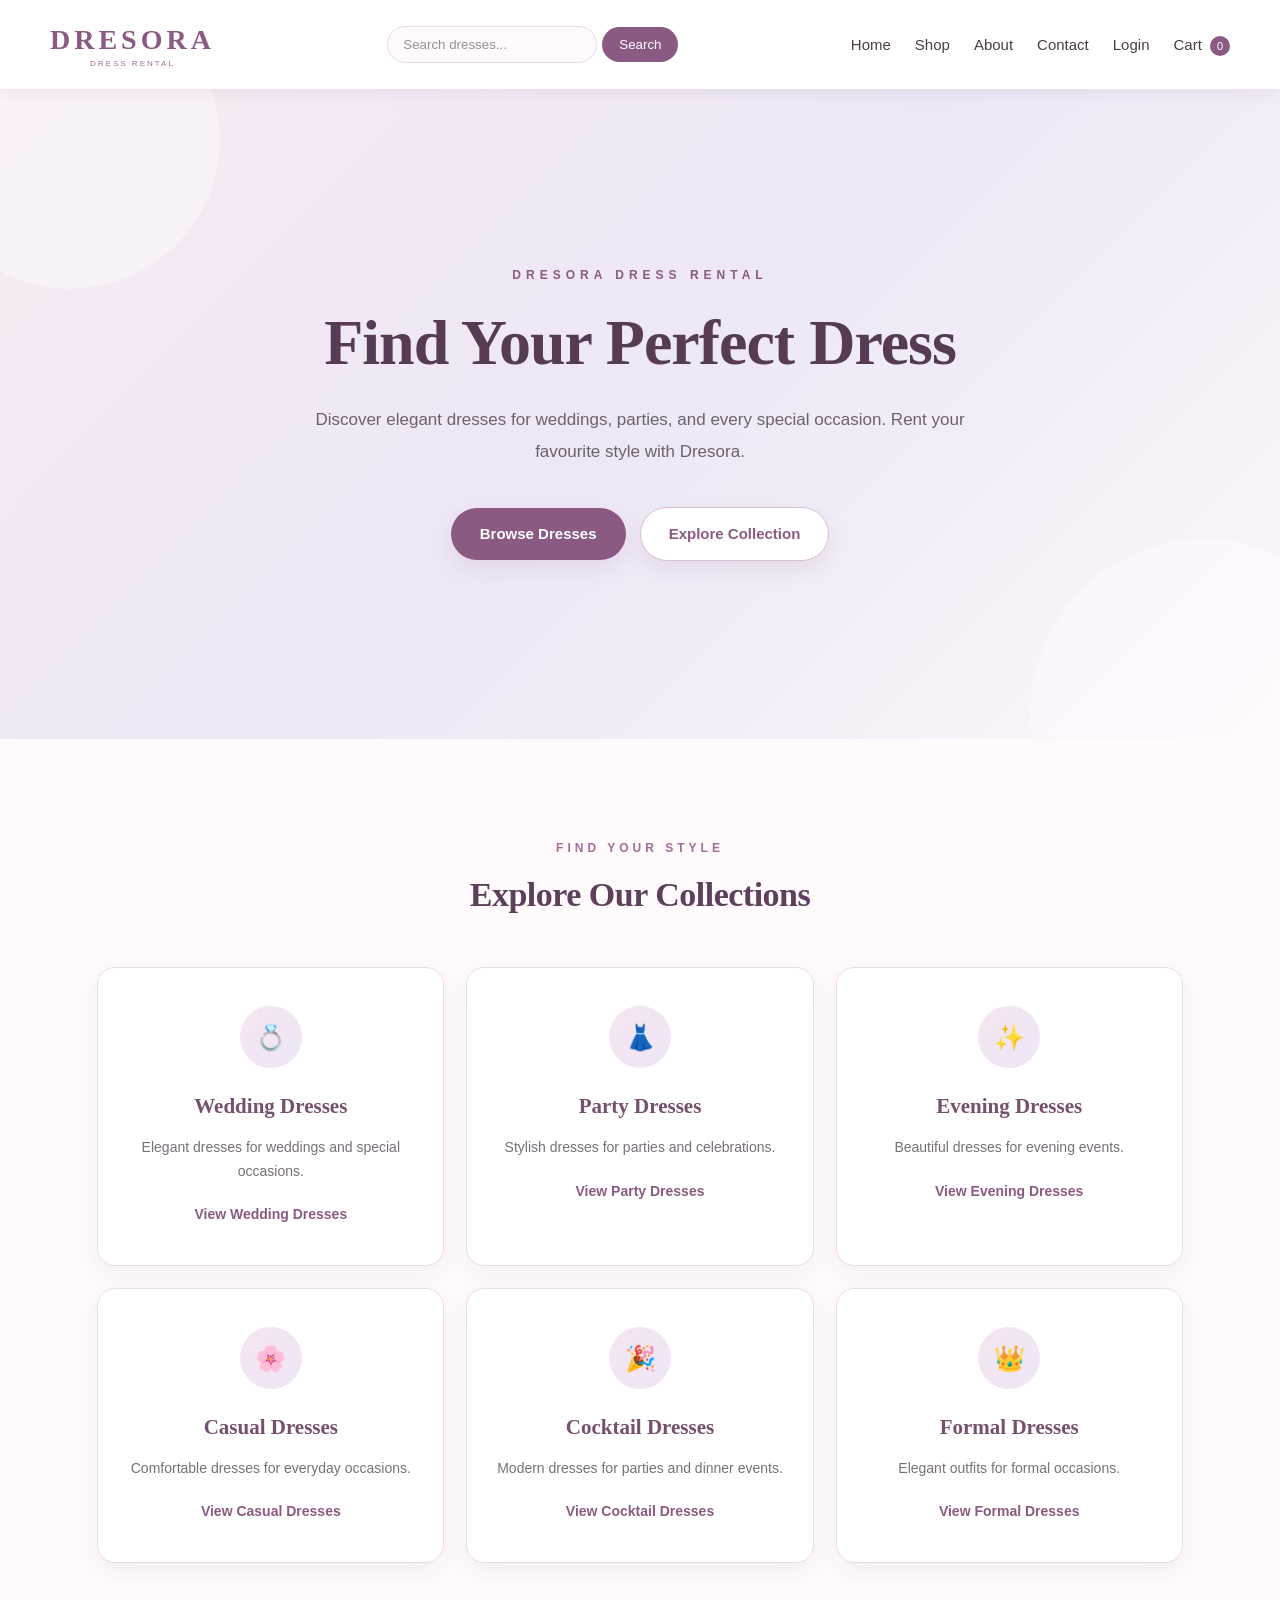
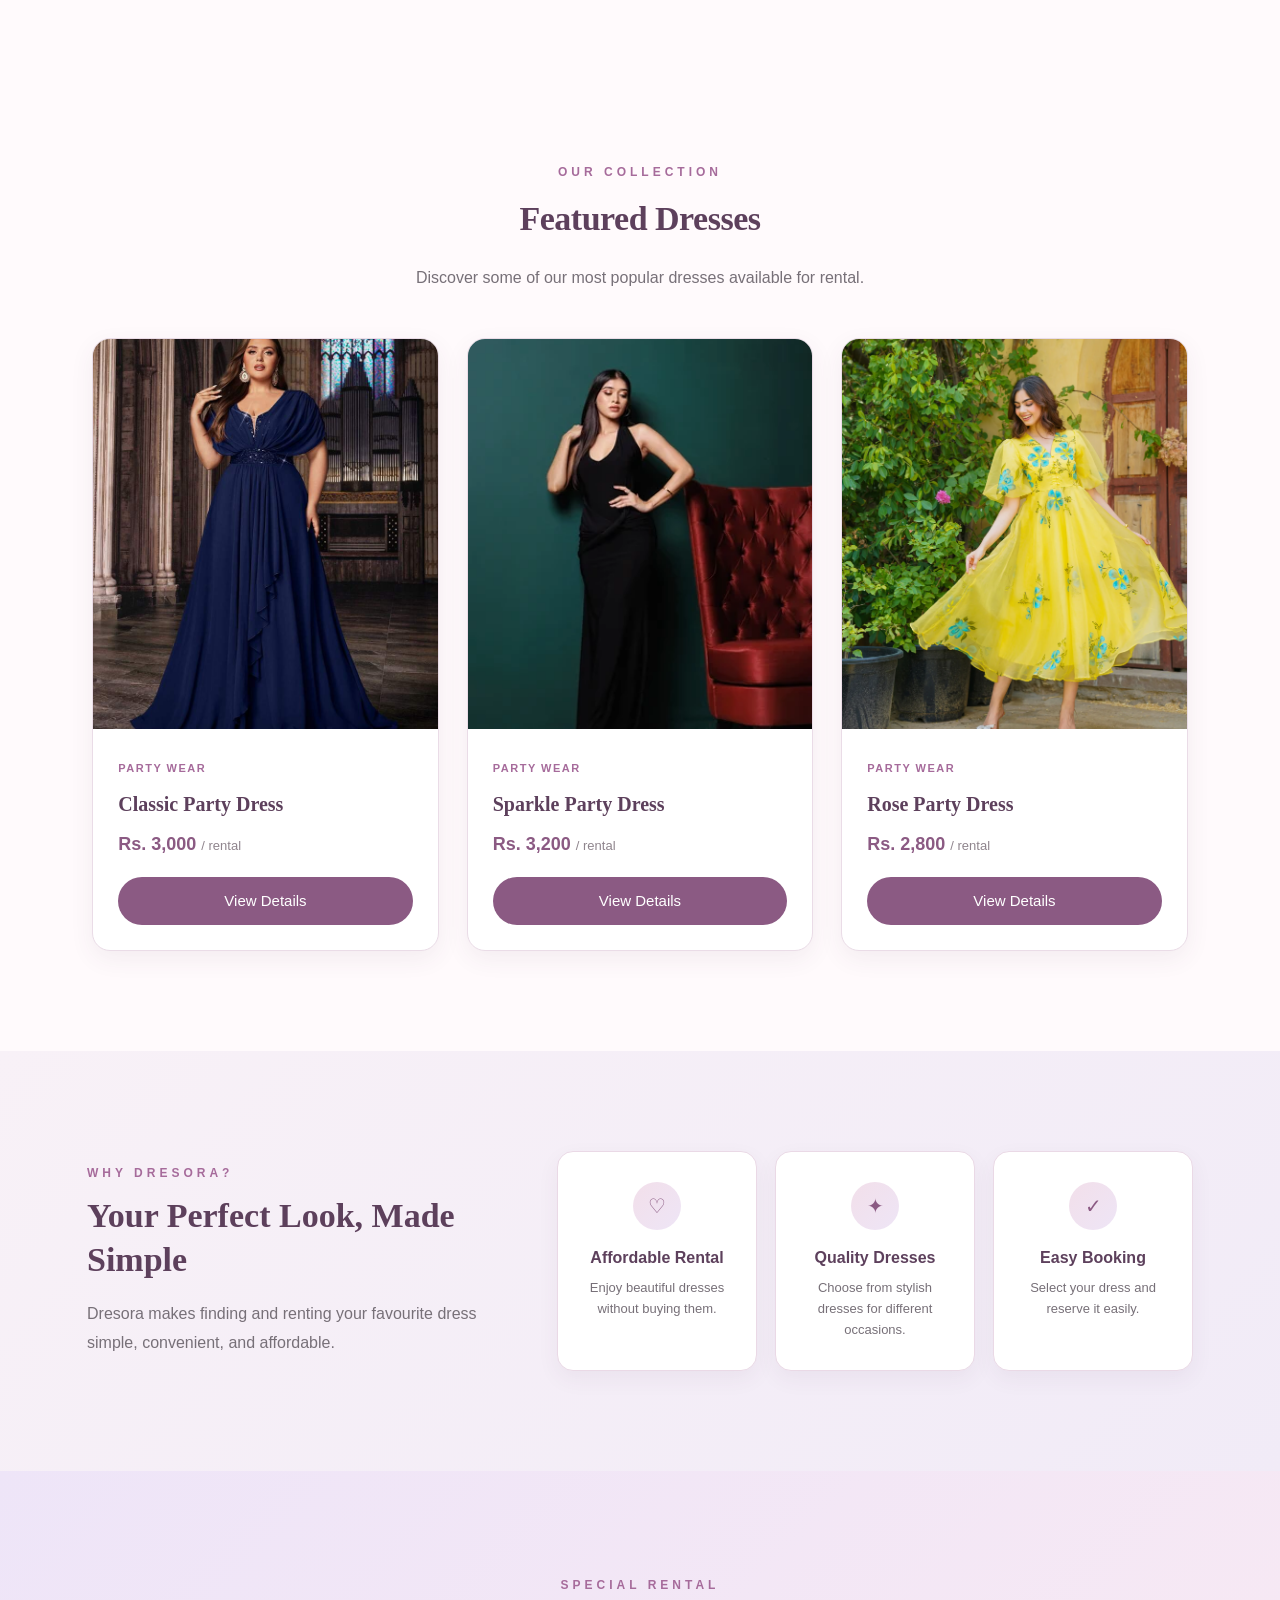
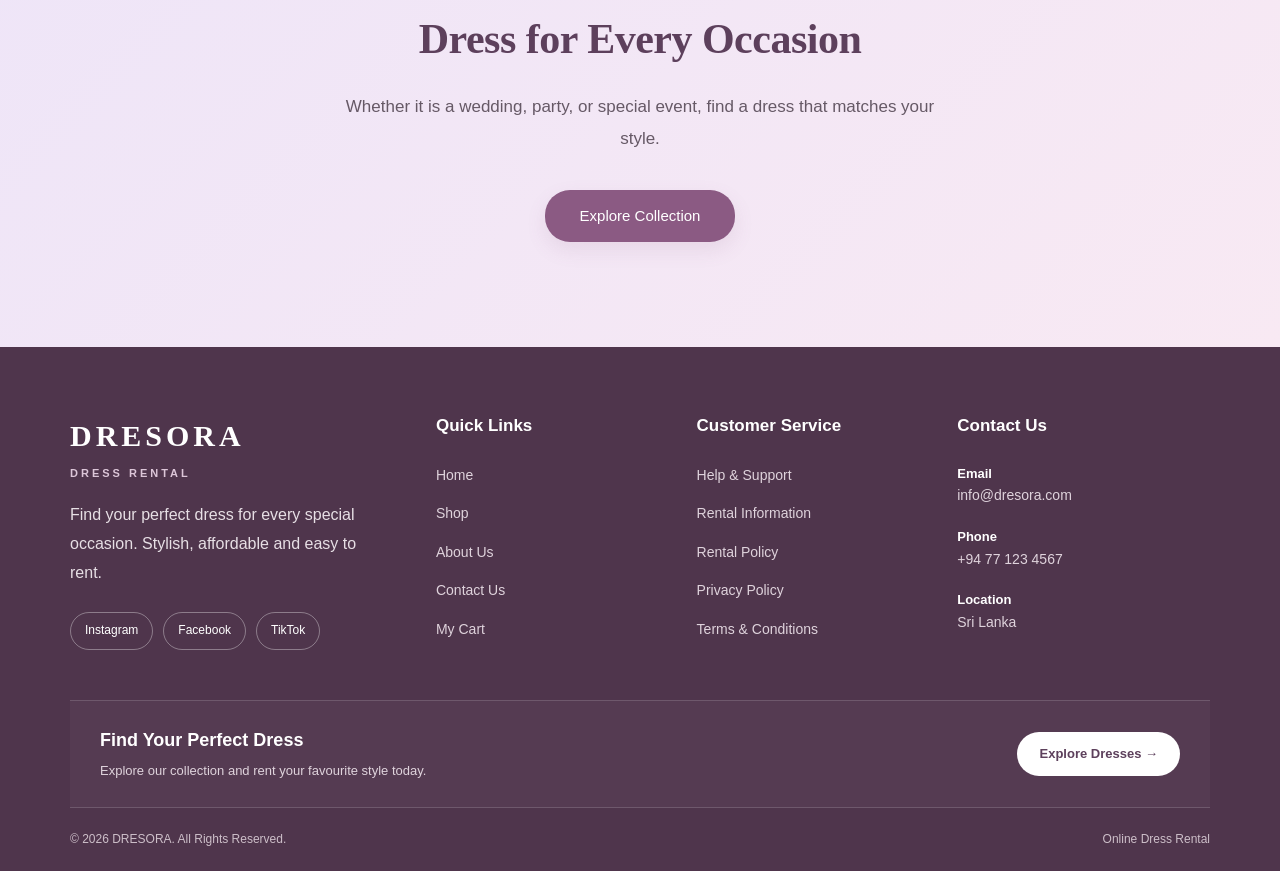
==== commit 57531c92: "update cart.html" ====
--- a/index.html
+++ b/index.html
@@ -17,35 +17,55 @@
     ========================== -->
 
     <header>
-       <nav>
-
-    <div class="logo">
-        <span>DRESORA</span>
-        <small>DRESS RENTAL</small>
-    </div>
-
-    <!-- මෙතනින් පස්සේ search box එක -->
-    <div class="search-box">
-        <input type="text" placeholder="Search dresses...">
-        <button>Search</button>
-    </div>
-
-    <!-- navigation links -->
-    <ul>
-    <li><a href="index.html">Home</a></li>
-    <li><a href="products.html">Shop</a></li>
-    <li><a href="about.html">About</a></li>
-    <li><a href="contact.html">Contact</a></li>
-    <li><a href="account.html">Login</a></li>
-
-<li>
-    <a href="cart.html">
-        Cart <span class="cart-count">0</span>
-    </a>
-</li>
-</ul>
-
-</nav>
+        <nav>
+
+            <div class="logo">
+                <span>DRESORA</span>
+                <small>DRESS RENTAL</small>
+            </div>
+
+            <!-- Search Box -->
+            <div class="search-box">
+                <input
+                    type="text"
+                    id="homeSearchInput"
+                    placeholder="Search dresses..."
+                >
+                <button type="button" onclick="searchDresses()">
+                    Search
+                </button>
+            </div>
+
+            <!-- Navigation Links -->
+            <ul>
+                <li>
+                    <a href="index.html">Home</a>
+                </li>
+
+                <li>
+                    <a href="products.html">Shop</a>
+                </li>
+
+                <li>
+                    <a href="about.html">About</a>
+                </li>
+
+                <li>
+                    <a href="contact.html">Contact</a>
+                </li>
+
+                <li>
+                    <a href="account.html">Login</a>
+                </li>
+
+                <li>
+                    <a href="cart.html">
+                        Cart <span class="cart-count">0</span>
+                    </a>
+                </li>
+            </ul>
+
+        </nav>
     </header>
 
 
@@ -72,13 +92,15 @@
             </p>
 
             <div class="hero-buttons">
+
                 <a href="products.html" class="btn">
-    Browse Dresses
-</a>
-
-<a href="products.html" class="btn secondary-btn">
-    Explore Collection
-</a>
+                    Browse Dresses
+                </a>
+
+                <a href="products.html" class="btn secondary-btn">
+                    Explore Collection
+                </a>
+
             </div>
 
         </div>
@@ -102,90 +124,125 @@
 
         <div class="category-container">
 
+            <!-- Wedding -->
             <div class="category-card">
-    <div class="category-icon">💍</div>
-
-    <h3>Wedding Dresses</h3>
-
-    <p>
-        Elegant dresses for weddings and special occasions.
-    </p>
-
-    <a href="products.html?category=wedding">
-    View Wedding Dresses
-</a>
-</div>
-
+
+                <div class="category-icon">💍</div>
+
+                <h3>
+                    Wedding Dresses
+                </h3>
+
+                <p>
+                    Elegant dresses for weddings and special occasions.
+                </p>
+
+                <a href="products.html?category=wedding">
+                    View Wedding Dresses
+                </a>
+
+            </div>
+
+
+            <!-- Party -->
             <div class="category-card">
-    <div class="category-icon">👗</div>
-
-    <h3>Party Dresses</h3>
-
-    <p>
-        Stylish dresses for parties and celebrations.
-    </p>
-
-   <a href="products.html?category=party">
-    View Party Dresses
-</a>
-</div>
-
-
+
+                <div class="category-icon">👗</div>
+
+                <h3>
+                    Party Dresses
+                </h3>
+
+                <p>
+                    Stylish dresses for parties and celebrations.
+                </p>
+
+                <a href="products.html?category=party">
+                    View Party Dresses
+                </a>
+
+            </div>
+
+
+            <!-- Evening -->
             <div class="category-card">
-    <div class="category-icon">✨</div>
-
-    <h3>Evening Dresses</h3>
-
-    <p>
-        Beautiful dresses for evening events.
-    </p>
-
-   <a href="products.html?category=evening">
-    View Evening Dresses
-</a>
-</div>
-
-<div class="category-card">
-    <div class="category-icon">🌸</div>
-
-    <h3>Casual Dresses</h3>
-
-    <p>
-        Comfortable dresses for everyday occasions.
-    </p>
-
-   <a href="products.html?category=casual">
-    View Casual Dresses
-</a>
-</div>
-
-<div class="category-card">
-    <div class="category-icon">🎉</div>
-
-    <h3>Cocktail Dresses</h3>
-
-    <p>
-        Modern dresses for parties and dinner events.
-    </p>
-
-   <a href="products.html?category=cocktail">
-    View Cocktail Dresses
-</a>
-</div>
-
-<div class="category-card">
-    <div class="category-icon">👑</div>
-
-    <h3>Formal Dresses</h3>
-
-    <p>
-        Elegant outfits for formal occasions.
-    </p>
-
-   <a href="products.html?category=formal">
-    View Formal Dresses
-</a>
-</div>
+
+                <div class="category-icon">✨</div>
+
+                <h3>
+                    Evening Dresses
+                </h3>
+
+                <p>
+                    Beautiful dresses for evening events.
+                </p>
+
+                <a href="products.html?category=evening">
+                    View Evening Dresses
+                </a>
+
+            </div>
+
+
+            <!-- Casual -->
+            <div class="category-card">
+
+                <div class="category-icon">🌸</div>
+
+                <h3>
+                    Casual Dresses
+                </h3>
+
+                <p>
+                    Comfortable dresses for everyday occasions.
+                </p>
+
+                <a href="products.html?category=casual">
+                    View Casual Dresses
+                </a>
+
+            </div>
+
+
+            <!-- Cocktail -->
+            <div class="category-card">
+
+                <div class="category-icon">🎉</div>
+
+                <h3>
+                    Cocktail Dresses
+                </h3>
+
+                <p>
+                    Modern dresses for parties and dinner events.
+                </p>
+
+                <a href="products.html?category=cocktail">
+                    View Cocktail Dresses
+                </a>
+
+            </div>
+
+
+            <!-- Formal -->
+            <div class="category-card">
+
+                <div class="category-icon">👑</div>
+
+                <h3>
+                    Formal Dresses
+                </h3>
+
+                <p>
+                    Elegant outfits for formal occasions.
+                </p>
+
+                <a href="products.html?category=formal">
+                    View Formal Dresses
+                </a>
+
+            </div>
+
         </div>
 
     </section>
@@ -214,50 +271,19 @@
         <div class="dress-container">
 
 
-            <!-- Dress 01 -->
+            <!-- =========================
+                 DRESS 01
+            ========================== -->
 
             <div class="dress-card">
 
                 <div class="dress-image">
+
                     <img
                         src="images/dress1.jpg"
-                        alt="Elegant Evening Dress"
-                    >
-                </div>
-
-                <div class="dress-info">
-
-                    <span class="dress-category">
-                        Evening Wear
-                    </span>
-
-                    <h3>
-                        Elegant Evening Dress
-                    </h3>
-
-                    <p class="price">
-                        Rs. 2,500
-                        <span>/ rental</span>
-                    </p>
-
-                   <a href="product1.html" class="btn">
-    View Details
-</a>
-
-                </div>
-
-            </div>
-
-
-            <!-- Dress 02 -->
-
-            <div class="dress-card">
-
-                <div class="dress-image">
-                    <img
-                        src="images/dress2.jpg"
                         alt="Classic Party Dress"
                     >
+
                 </div>
 
                 <div class="dress-info">
@@ -271,48 +297,103 @@
                     </h3>
 
                     <p class="price">
-                        Rs. 2,000
+                        Rs. 3,000
                         <span>/ rental</span>
                     </p>
 
-                    <a href="product2.html" class="btn">
-    View Details
-</a>
-
-                </div>
-
-            </div>
-
-
-            <!-- Dress 03 -->
+                    <!-- Product ID 1 -->
+                    <a
+                        href="product-details.html?id=1"
+                        class="btn"
+                    >
+                        View Details
+                    </a>
+
+                </div>
+
+            </div>
+
+
+            <!-- =========================
+                 DRESS 02
+            ========================== -->
 
             <div class="dress-card">
 
                 <div class="dress-image">
+
+                    <img
+                        src="images/dress2.jpg"
+                        alt="Sparkle Party Dress"
+                    >
+
+                </div>
+
+                <div class="dress-info">
+
+                    <span class="dress-category">
+                        Party Wear
+                    </span>
+
+                    <h3>
+                        Sparkle Party Dress
+                    </h3>
+
+                    <p class="price">
+                        Rs. 3,200
+                        <span>/ rental</span>
+                    </p>
+
+                    <!-- Product ID 2 -->
+                    <a
+                        href="product-details.html?id=2"
+                        class="btn"
+                    >
+                        View Details
+                    </a>
+
+                </div>
+
+            </div>
+
+
+            <!-- =========================
+                 DRESS 03
+            ========================== -->
+
+            <div class="dress-card">
+
+                <div class="dress-image">
+
                     <img
                         src="images/dress3.jpg"
-                        alt="Floral Dress"
+                        alt="Rose Party Dress"
                     >
+
                 </div>
 
                 <div class="dress-info">
 
                     <span class="dress-category">
-                        Casual Wear
+                        Party Wear
                     </span>
 
                     <h3>
-                        Floral Dress
+                        Rose Party Dress
                     </h3>
 
                     <p class="price">
-                        Rs. 1,800
+                        Rs. 2,800
                         <span>/ rental</span>
                     </p>
 
-                    <a href="product3.html" class="btn">
-    View Details
-</a>
+                    <!-- Product ID 3 -->
+                    <a
+                        href="product-details.html?id=3"
+                        class="btn"
+                    >
+                        View Details
+                    </a>
 
                 </div>
 
@@ -351,6 +432,7 @@
 
         <div class="benefits">
 
+            <!-- Benefit 1 -->
             <div class="benefit-card">
 
                 <div class="benefit-icon">
@@ -369,6 +451,7 @@
             </div>
 
 
+            <!-- Benefit 2 -->
             <div class="benefit-card">
 
                 <div class="benefit-icon">
@@ -387,6 +470,7 @@
             </div>
 
 
+            <!-- Benefit 3 -->
             <div class="benefit-card">
 
                 <div class="benefit-icon">
@@ -432,198 +516,311 @@
             </p>
 
             <a href="products.html" class="btn">
-    Explore Collection
-</a>
+                Explore Collection
+            </a>
+
         </div>
 
     </section>
 
-<!-- =========================
-     PROFESSIONAL FOOTER
-========================== -->
-
-<footer class="professional-footer">
-
-    <div class="footer-container">
-
-        <!-- Brand -->
-        <div class="footer-column footer-brand">
-
-            <h2>DRESORA</h2>
-
-            <p class="footer-tagline">
-                DRESS RENTAL
+
+    <!-- =========================
+         PROFESSIONAL FOOTER
+    ========================== -->
+
+    <footer class="professional-footer">
+
+        <div class="footer-container">
+
+            <!-- Brand -->
+            <div class="footer-column footer-brand">
+
+                <h2>
+                    DRESORA
+                </h2>
+
+                <p class="footer-tagline">
+                    DRESS RENTAL
+                </p>
+
+                <p>
+                    Find your perfect dress for every special
+                    occasion. Stylish, affordable and easy to rent.
+                </p>
+
+                <div class="footer-social">
+
+                    <a href="#" aria-label="Instagram">
+                        Instagram
+                    </a>
+
+                    <a href="#" aria-label="Facebook">
+                        Facebook
+                    </a>
+
+                    <a href="#" aria-label="TikTok">
+                        TikTok
+                    </a>
+
+                </div>
+
+            </div>
+
+
+            <!-- Quick Links -->
+            <div class="footer-column">
+
+                <h3>
+                    Quick Links
+                </h3>
+
+                <ul>
+
+                    <li>
+                        <a href="index.html">
+                            Home
+                        </a>
+                    </li>
+
+                    <li>
+                        <a href="products.html">
+                            Shop
+                        </a>
+                    </li>
+
+                    <li>
+                        <a href="about.html">
+                            About Us
+                        </a>
+                    </li>
+
+                    <li>
+                        <a href="contact.html">
+                            Contact Us
+                        </a>
+                    </li>
+
+                    <li>
+                        <a href="cart.html">
+                            My Cart
+                        </a>
+                    </li>
+
+                </ul>
+
+            </div>
+
+
+            <!-- Customer Service -->
+            <div class="footer-column">
+
+                <h3>
+                    Customer Service
+                </h3>
+
+                <ul>
+
+                    <li>
+                        <a href="contact.html">
+                            Help & Support
+                        </a>
+                    </li>
+
+                    <li>
+                        <a href="contact.html">
+                            Rental Information
+                        </a>
+                    </li>
+
+                    <li>
+                        <a href="#">
+                            Rental Policy
+                        </a>
+                    </li>
+
+                    <li>
+                        <a href="#">
+                            Privacy Policy
+                        </a>
+                    </li>
+
+                    <li>
+                        <a href="#">
+                            Terms & Conditions
+                        </a>
+                    </li>
+
+                </ul>
+
+            </div>
+
+
+            <!-- Contact -->
+            <div class="footer-column footer-contact">
+
+                <h3>
+                    Contact Us
+                </h3>
+
+                <p>
+                    <strong>Email</strong><br>
+                    info@dresora.com
+                </p>
+
+                <p>
+                    <strong>Phone</strong><br>
+                    +94 77 123 4567
+                </p>
+
+                <p>
+                    <strong>Location</strong><br>
+                    Sri Lanka
+                </p>
+
+            </div>
+
+        </div>
+
+
+        <!-- Newsletter / CTA -->
+        <div class="footer-newsletter">
+
+            <div>
+
+                <h3>
+                    Find Your Perfect Dress
+                </h3>
+
+                <p>
+                    Explore our collection and rent your favourite style today.
+                </p>
+
+            </div>
+
+            <a
+                href="products.html"
+                class="footer-shop-btn"
+            >
+                Explore Dresses →
+            </a>
+
+        </div>
+
+
+        <!-- Bottom -->
+        <div class="footer-bottom">
+
+            <p>
+                © 2026 DRESORA. All Rights Reserved.
             </p>
 
             <p>
-                Find your perfect dress for every special
-                occasion. Stylish, affordable and easy to rent.
+                Online Dress Rental
             </p>
 
-            <div class="footer-social">
-                <a href="#" aria-label="Instagram">Instagram</a>
-                <a href="#" aria-label="Facebook">Facebook</a>
-                <a href="#" aria-label="TikTok">TikTok</a>
-            </div>
-
         </div>
 
-
-        <!-- Quick Links -->
-        <div class="footer-column">
-
-            <h3>Quick Links</h3>
-
-            <ul>
-                <li>
-                    <a href="index.html">Home</a>
-                </li>
-
-                <li>
-                    <a href="products.html">Shop</a>
-                </li>
-
-                <li>
-                    <a href="about.html">About Us</a>
-                </li>
-
-                <li>
-                    <a href="contact.html">Contact Us</a>
-                </li>
-
-                <li>
-                    <a href="cart.html">My Cart</a>
-                </li>
-            </ul>
-
-        </div>
-
-
-        <!-- Customer Service -->
-        <div class="footer-column">
-
-            <h3>Customer Service</h3>
-
-            <ul>
-                <li>
-                    <a href="contact.html">Help & Support</a>
-                </li>
-
-                <li>
-                    <a href="contact.html">Rental Information</a>
-                </li>
-
-                <li>
-                    <a href="#">Rental Policy</a>
-                </li>
-
-                <li>
-                    <a href="#">Privacy Policy</a>
-                </li>
-
-                <li>
-                    <a href="#">Terms & Conditions</a>
-                </li>
-            </ul>
-
-        </div>
-
-
-        <!-- Contact -->
-        <div class="footer-column footer-contact">
-
-            <h3>Contact Us</h3>
-
-            <p>
-                <strong>Email</strong><br>
-                info@dresora.com
-            </p>
-
-            <p>
-                <strong>Phone</strong><br>
-                +94 77 123 4567
-            </p>
-
-            <p>
-                <strong>Location</strong><br>
-                Sri Lanka
-            </p>
-
-        </div>
-
-    </div>
-
-
-    <!-- Newsletter / CTA -->
-    <div class="footer-newsletter">
-
-        <div>
-            <h3>Find Your Perfect Dress</h3>
-
-            <p>
-                Explore our collection and rent your favourite style today.
-            </p>
-        </div>
-
-        <a href="products.html" class="footer-shop-btn">
-            Explore Dresses →
-        </a>
-
-    </div>
-
-
-    <!-- Bottom -->
-    <div class="footer-bottom">
-
-        <p>
-            © 2026 DRESORA. All Rights Reserved.
-        </p>
-
-        <p>
-            Online Dress Rental
-        </p>
-
-    </div>
-
-</footer>
-    
-
-    
- <script>
-function updateCartCount() {
-
-    const cart =
-        JSON.parse(localStorage.getItem("cart")) || [];
-
-    const cartCounts =
-        document.querySelectorAll(".cart-count");
-
-    cartCounts.forEach(function(count) {
-        count.textContent = cart.length;
-    });
-}
-
-updateCartCount();
-
-
-function updateCartCount() {
-
-    const cart =
-        JSON.parse(localStorage.getItem("cart")) || [];
-
-    const cartCounts =
-        document.querySelectorAll(".cart-count");
-
-    cartCounts.forEach(function(count) {
-        count.textContent = cart.length;
-    });
-}
-
-updateCartCount();
-</script>
-
-
+    </footer>
+
+
+    <!-- =========================
+         JAVASCRIPT
+    ========================== -->
+
+    <script>
+
+        /* ==========================================
+           HOME PAGE SEARCH
+        ========================================== */
+
+        function searchDresses() {
+
+            const searchInput =
+                document.getElementById("homeSearchInput");
+
+            const searchValue =
+                searchInput.value.trim();
+
+            if (searchValue === "") {
+
+                alert("Please enter a dress name to search.");
+
+                return;
+            }
+
+            /*
+             * Send the search keyword to products.html
+             * Example:
+             * products.html?search=party
+             */
+
+            window.location.href =
+                "products.html?search=" +
+                encodeURIComponent(searchValue);
+        }
+
+
+        /* ==========================================
+           SEARCH USING ENTER KEY
+        ========================================== */
+
+        document
+            .getElementById("homeSearchInput")
+            .addEventListener("keypress", function(event) {
+
+                if (event.key === "Enter") {
+
+                    searchDresses();
+
+                }
+
+            });
+
+
+        /* ==========================================
+           UPDATE CART COUNT
+        ========================================== */
+
+        function updateCartCount() {
+
+            const cart =
+                JSON.parse(localStorage.getItem("cart")) || [];
+
+            /*
+             * Count quantities instead of counting
+             * only the number of cart rows.
+             */
+
+            const totalQuantity =
+                cart.reduce(function(total, item) {
+
+                    return total +
+                        Number(item.quantity || 1);
+
+                }, 0);
+
+
+            const cartCounts =
+                document.querySelectorAll(".cart-count");
+
+
+            cartCounts.forEach(function(count) {
+
+                count.textContent = totalQuantity;
+
+            });
+
+        }
+
+
+        /* ==========================================
+           INITIAL LOAD
+        ========================================== */
+
+        updateCartCount();
+
+    </script>
 
 </body>
-</html>
-
+
+</html>
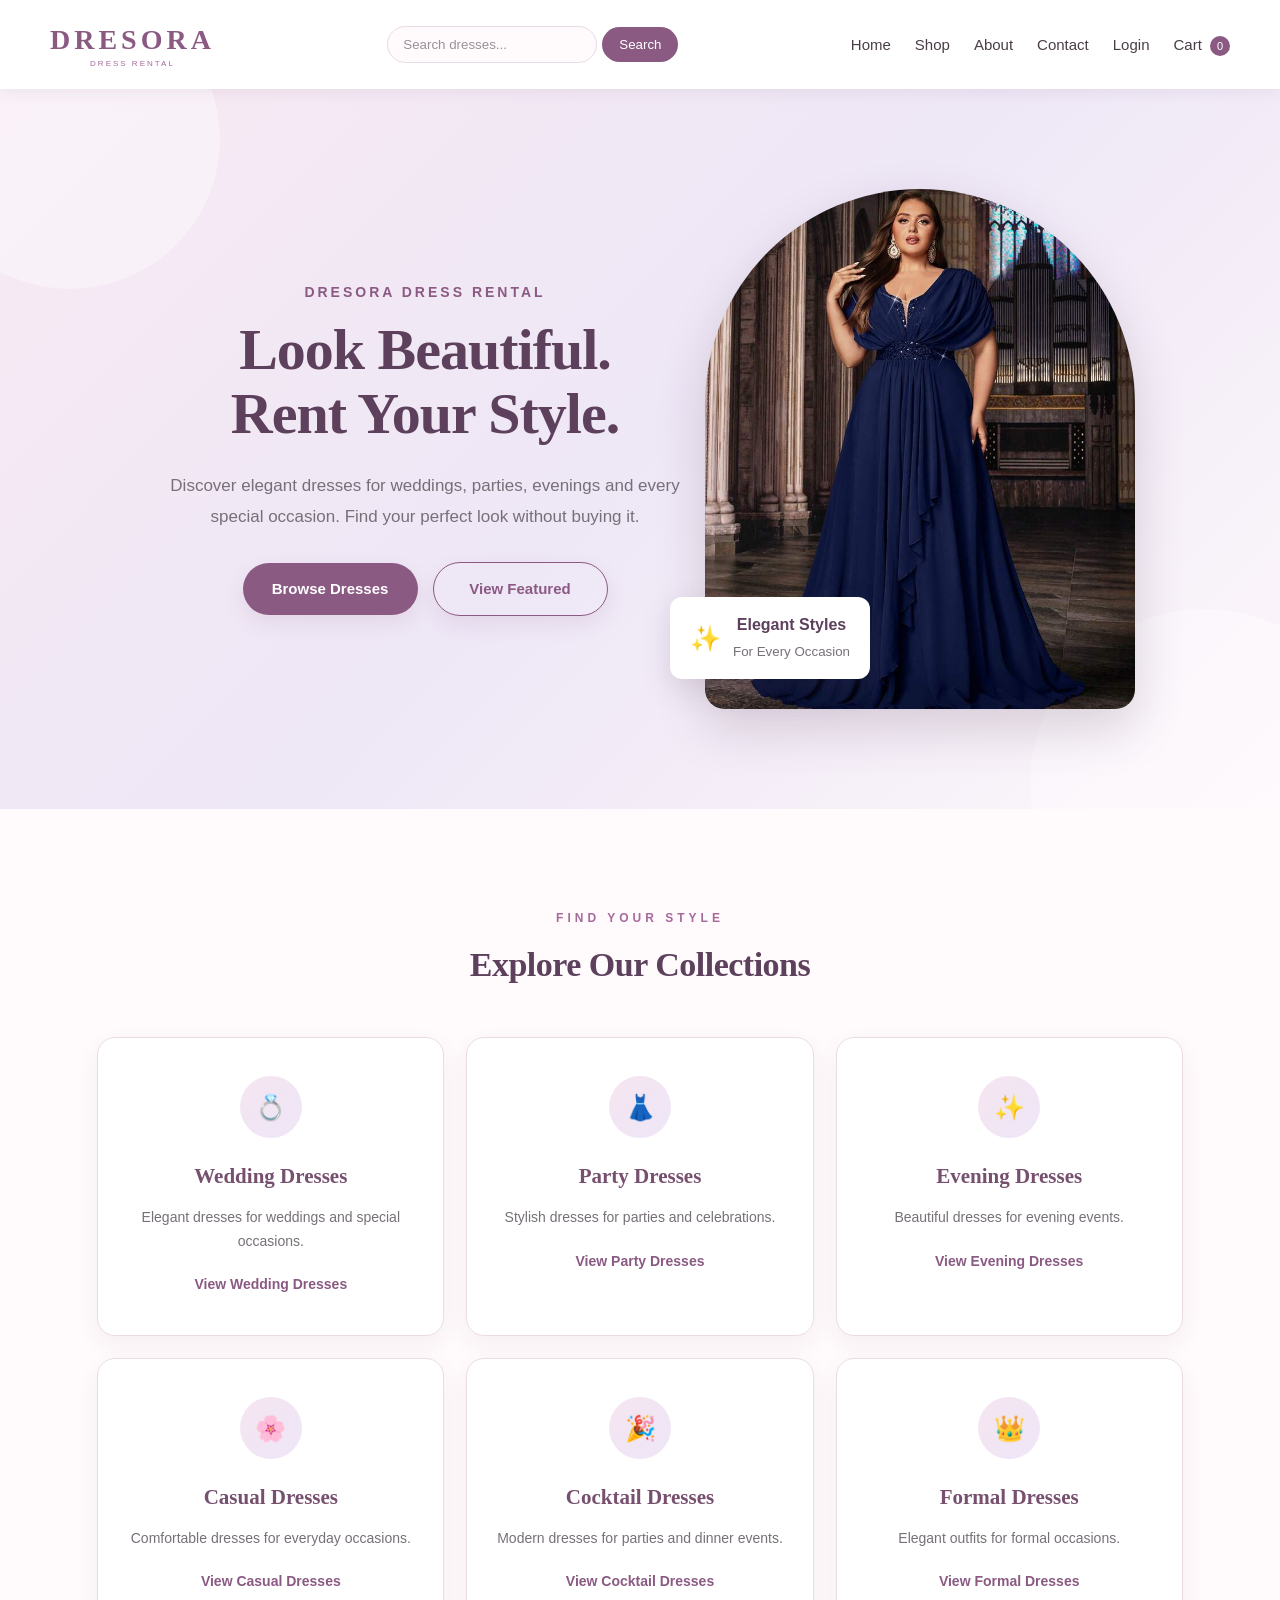
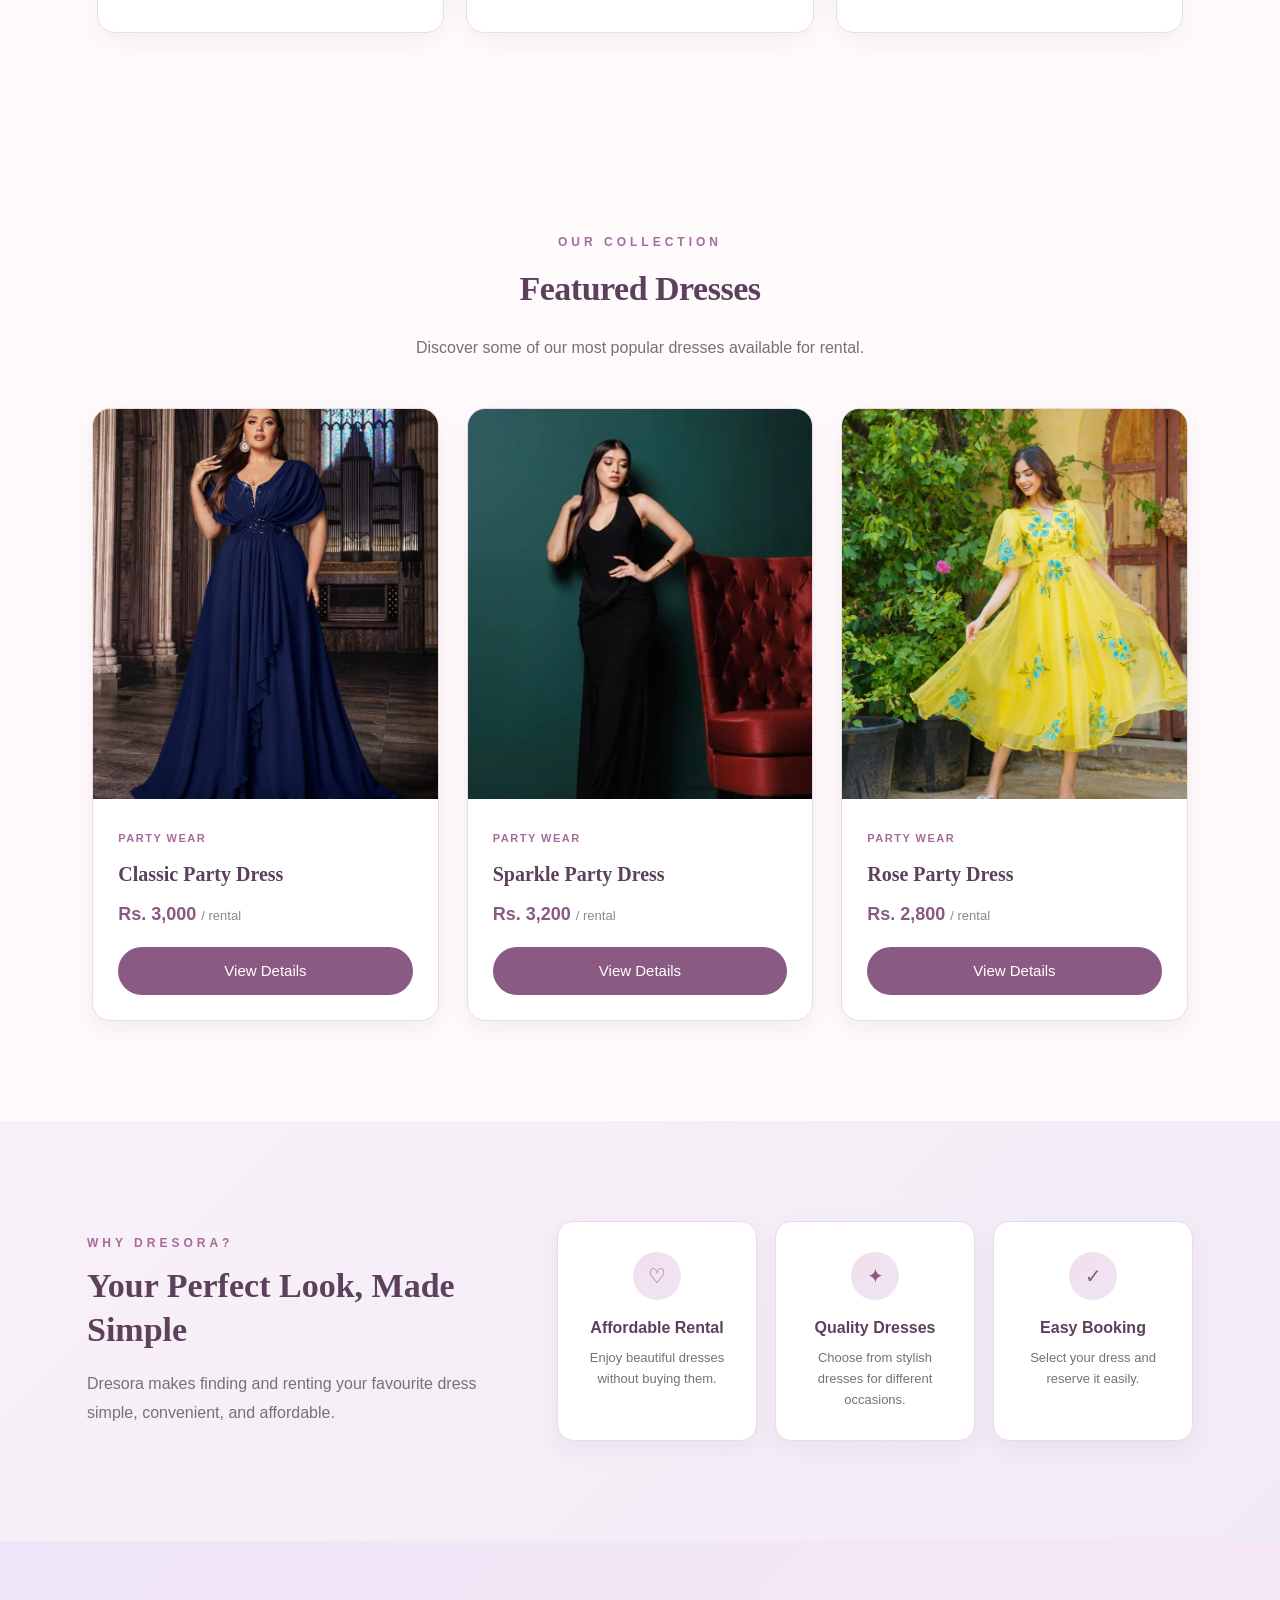
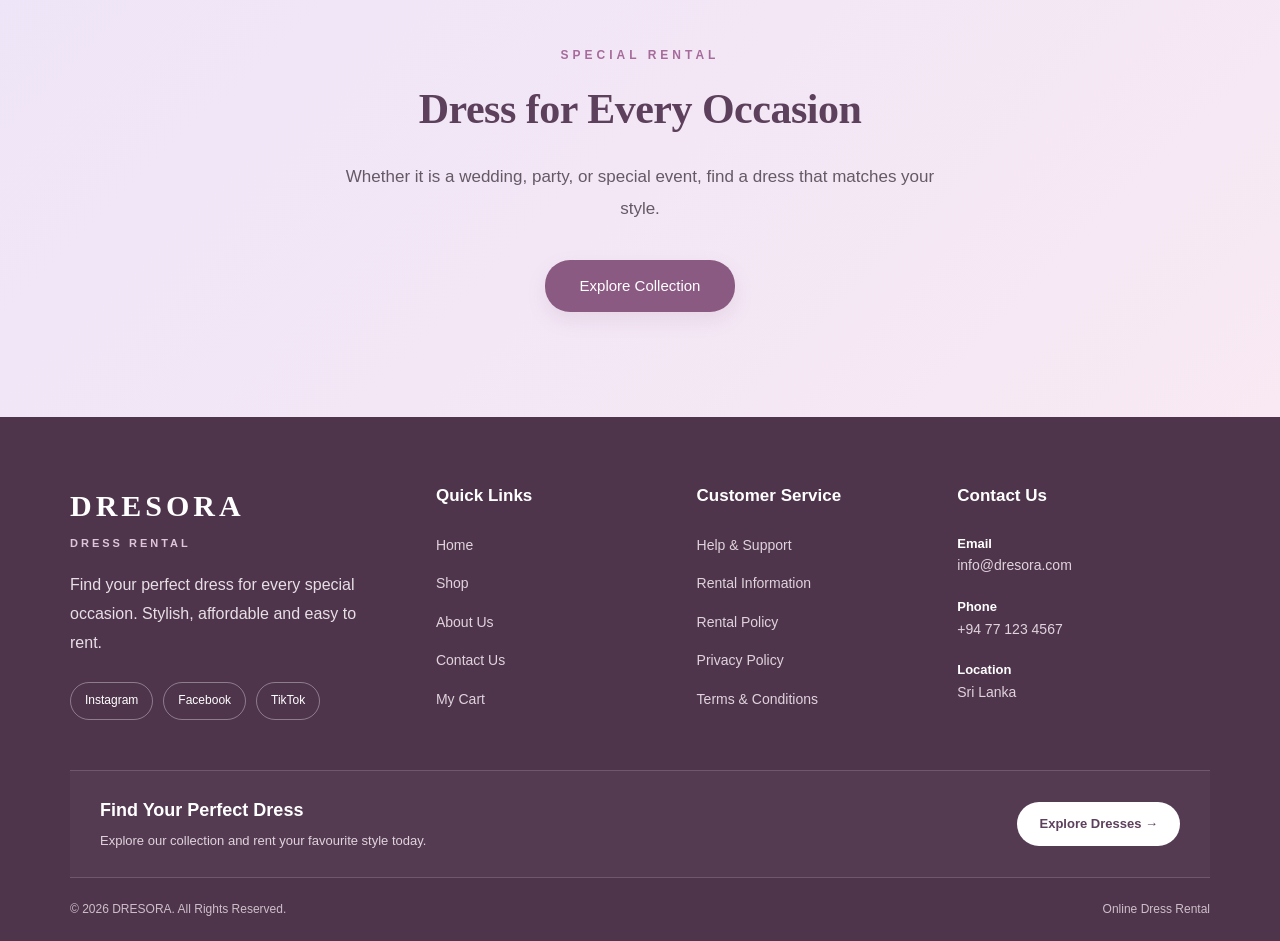
==== commit 02da271d: "update index.html" ====
--- a/index.html
+++ b/index.html
@@ -69,43 +69,72 @@
     </header>
 
 
-    <!-- =========================
-         HERO SECTION
-    ========================== -->
-
-    <section class="hero">
-
-        <div class="hero-content">
-
-            <p class="hero-small-text">
-                DRESORA DRESS RENTAL
-            </p>
-
-            <h1>
-                Find Your Perfect Dress
-            </h1>
-
-            <p>
-                Discover elegant dresses for weddings, parties,
-                and every special occasion. Rent your favourite
-                style with Dresora.
-            </p>
-
-            <div class="hero-buttons">
-
-                <a href="products.html" class="btn">
-                    Browse Dresses
-                </a>
-
-                <a href="products.html" class="btn secondary-btn">
-                    Explore Collection
-                </a>
-
-            </div>
-
-        </div>
-
-    </section>
+    
+<!-- =========================
+     HERO SECTION
+========================= -->
+
+<section class="hero">
+
+    <div class="hero-overlay"></div>
+
+    <div class="hero-content">
+
+        <p class="hero-small-text">
+            DRESORA DRESS RENTAL
+        </p>
+
+        <h1>
+            Look Beautiful.<br>
+            Rent Your Style.
+        </h1>
+
+        <p>
+            Discover elegant dresses for weddings, parties,
+            evenings and every special occasion.
+            Find your perfect look without buying it.
+        </p>
+
+        <div class="hero-buttons">
+
+            <a href="products.html" class="btn">
+                Browse Dresses
+            </a>
+
+            <a href="#featured" class="btn secondary-btn">
+                View Featured
+            </a>
+
+        </div>
+
+    </div>
+
+    <!-- Hero Image -->
+    <div class="hero-image">
+
+        <img
+            src="images/dress1.jpg"
+            alt="Elegant dress from Dresora"
+        >
+
+        <div class="hero-image-card">
+
+            <span>✨</span>
+
+            <div>
+                <strong>Elegant Styles</strong>
+                <small>For Every Occasion</small>
+            </div>
+
+        </div>
+
+    </div>
+
+</section>
+
+
+
+    
 
 
     <!-- =========================
@@ -252,7 +281,7 @@
          FEATURED DRESSES
     ========================== -->
 
-    <section class="featured">
+    <section class="featured" id="featured">
 
         <p class="section-subtitle">
             OUR COLLECTION
--- a/style.css
+++ b/style.css
@@ -3258,4 +3258,154 @@
     .promotion h2 {
         font-size: 32px;
     }
-}+}
+```css
+/* =========================
+   ATTRACTIVE HERO SECTION
+========================= */
+
+.hero {
+    min-height: 620px;
+    padding: 70px 8%;
+    display: flex;
+    align-items: center;
+    justify-content: space-between;
+    gap: 60px;
+    position: relative;
+    overflow: hidden;
+
+    background:
+        linear-gradient(
+            90deg,
+            rgba(250, 240, 247, 0.98) 0%,
+            rgba(250, 240, 247, 0.92) 45%,
+            rgba(250, 240, 247, 0.35) 100%
+        );
+}
+
+
+/* Hero Text */
+
+.hero-content {
+    max-width: 560px;
+    position: relative;
+    z-index: 2;
+}
+
+.hero-small-text {
+    color: #8b5a83;
+    font-size: 14px;
+    font-weight: bold;
+    letter-spacing: 3px;
+    margin-bottom: 15px;
+}
+
+.hero-content h1 {
+    font-size: 58px;
+    line-height: 1.1;
+    color: #5d405c;
+    margin-bottom: 25px;
+}
+
+.hero-content > p:not(.hero-small-text) {
+    color: #777078;
+    font-size: 17px;
+    line-height: 1.8;
+    margin-bottom: 30px;
+}
+
+
+/* Hero Buttons */
+
+.hero-buttons {
+    display: flex;
+    gap: 15px;
+    flex-wrap: wrap;
+}
+
+.secondary-btn {
+    background: transparent;
+    color: #8b5a83;
+    border: 1px solid #8b5a83;
+}
+
+
+/* Hero Image */
+
+.hero-image {
+    width: 430px;
+    height: 520px;
+    position: relative;
+    z-index: 2;
+}
+
+.hero-image img {
+    width: 100%;
+    height: 100%;
+    object-fit: cover;
+    border-radius: 220px 220px 20px 20px;
+    box-shadow: 0 20px 50px rgba(90, 60, 85, 0.20);
+}
+
+
+/* Small floating card */
+
+.hero-image-card {
+    position: absolute;
+    bottom: 30px;
+    left: -35px;
+
+    display: flex;
+    align-items: center;
+    gap: 12px;
+
+    background: white;
+    padding: 15px 20px;
+    border-radius: 12px;
+
+    box-shadow: 0 10px 30px rgba(90, 60, 85, 0.15);
+}
+
+.hero-image-card span {
+    font-size: 25px;
+}
+
+.hero-image-card strong {
+    display: block;
+    color: #5d405c;
+}
+
+.hero-image-card small {
+    color: #777078;
+}
+
+
+/* Mobile */
+
+@media (max-width: 768px) {
+
+    .hero {
+        min-height: auto;
+        padding: 60px 25px;
+        flex-direction: column;
+        text-align: center;
+    }
+
+    .hero-content h1 {
+        font-size: 40px;
+    }
+
+    .hero-buttons {
+        justify-content: center;
+    }
+
+    .hero-image {
+        width: 300px;
+        height: 380px;
+    }
+
+    .hero-image-card {
+        left: -10px;
+    }
+}
+
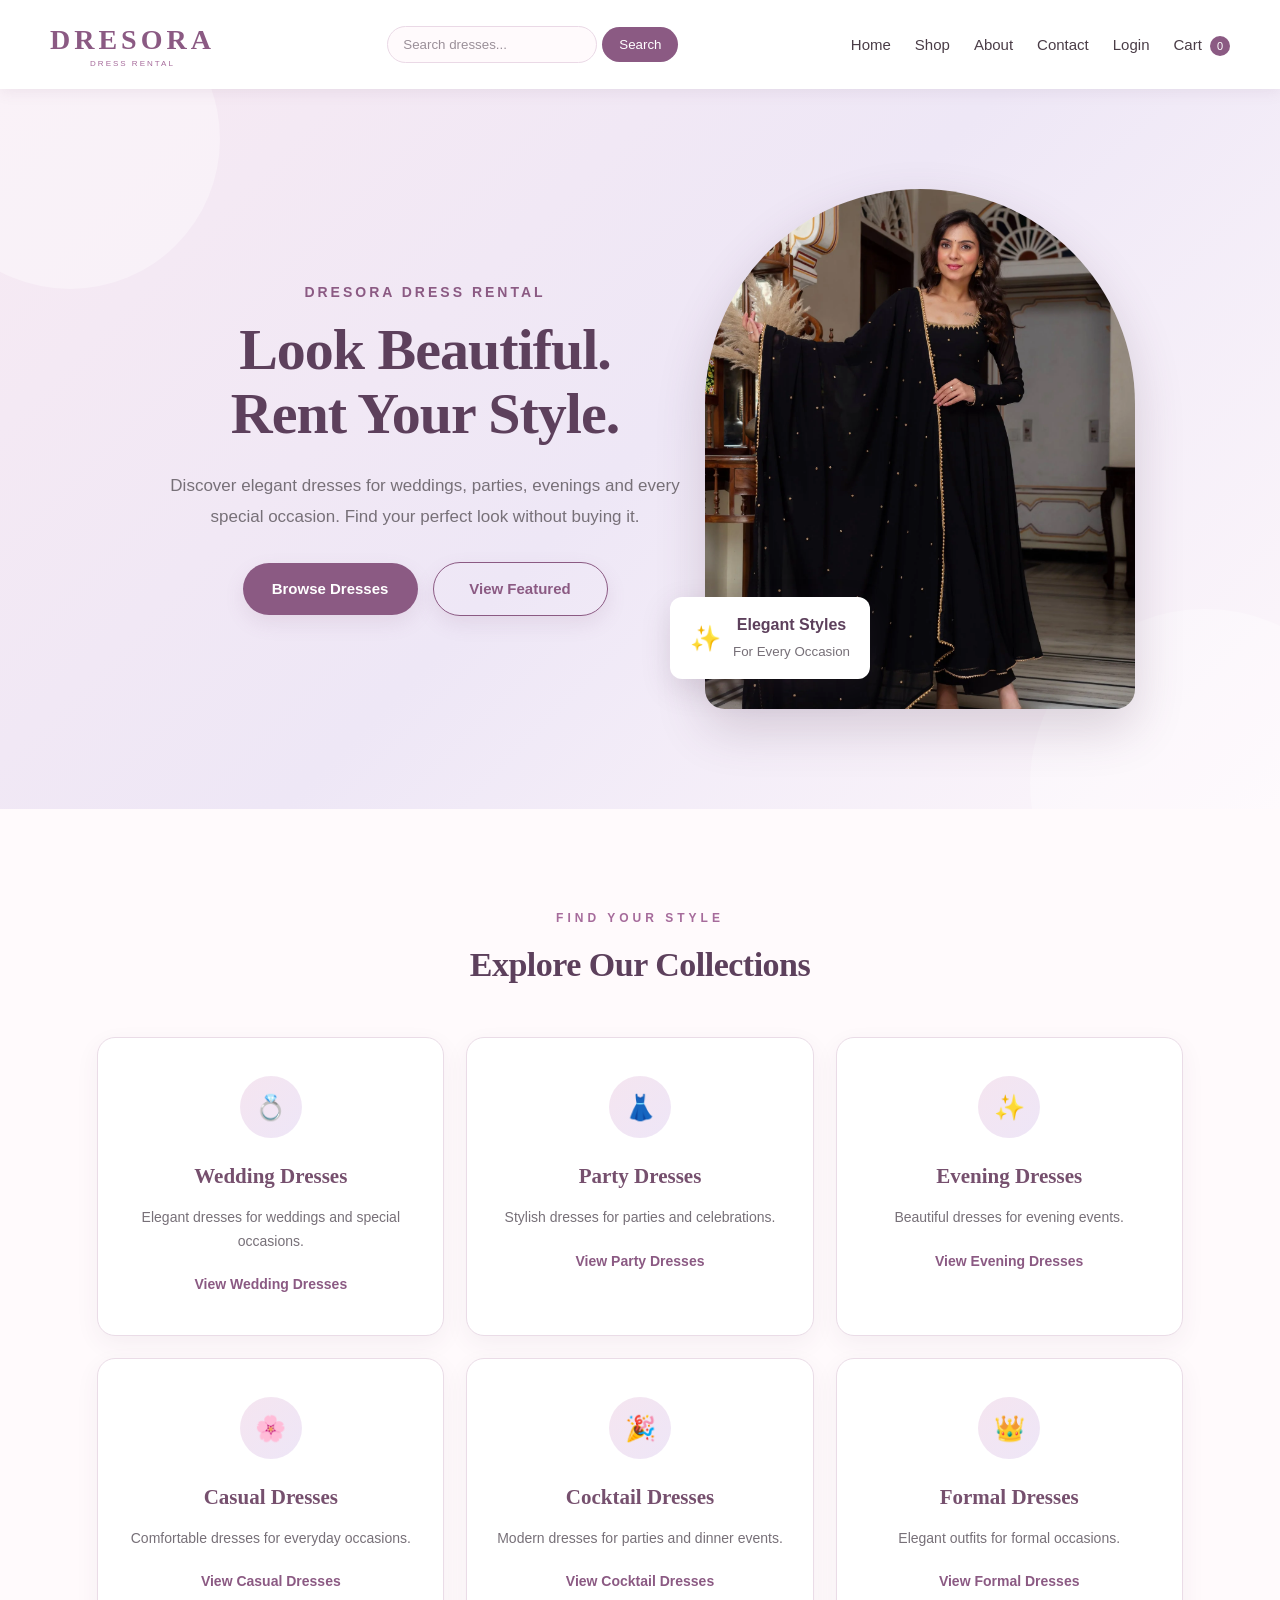
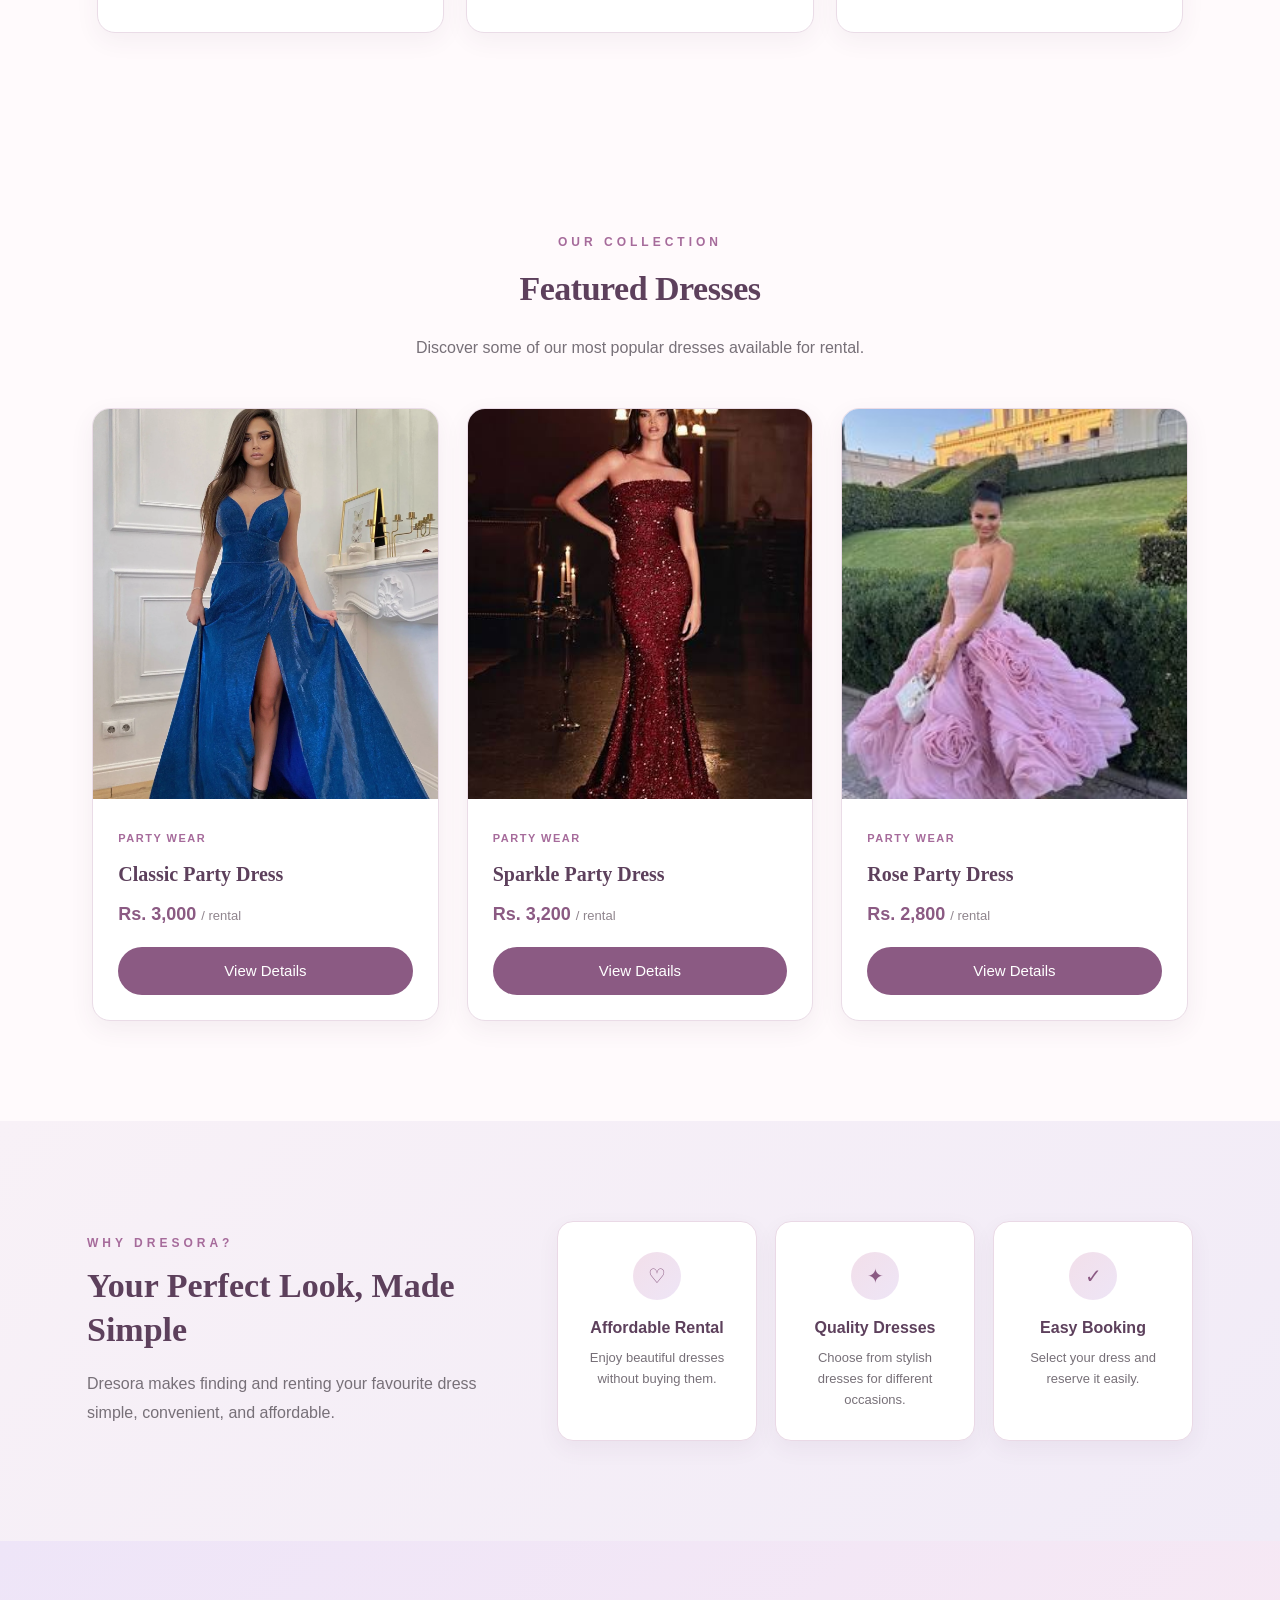
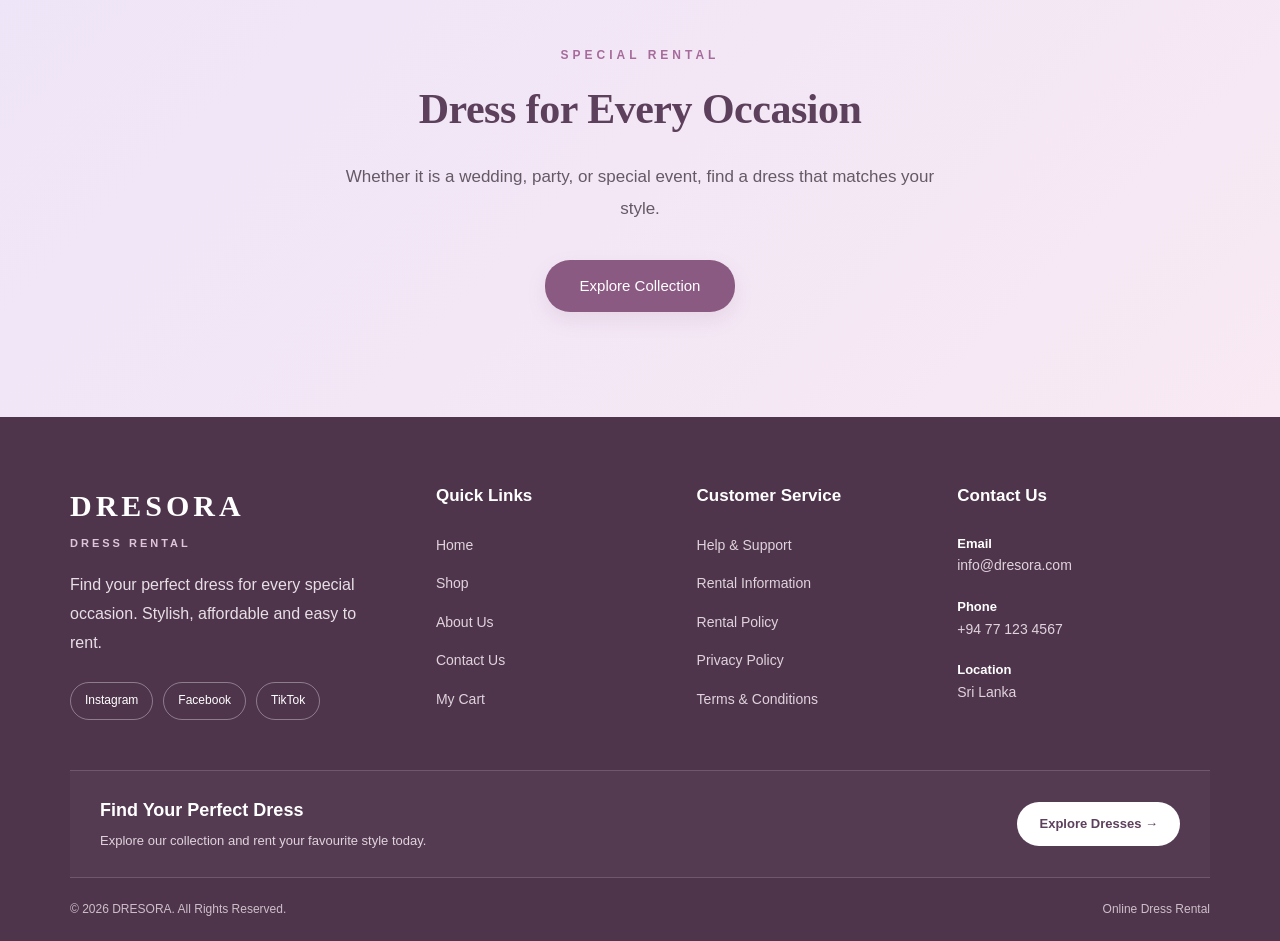
==== commit 6bc485d0: "upade database" ====
--- a/index.html
+++ b/index.html
@@ -309,7 +309,7 @@
                 <div class="dress-image">
 
                     <img
-                        src="images/dress1.jpg"
+                        src="images/party1.jpg"
                         alt="Classic Party Dress"
                     >
 
@@ -352,7 +352,7 @@
                 <div class="dress-image">
 
                     <img
-                        src="images/dress2.jpg"
+                        src="images/party2.jpg"
                         alt="Sparkle Party Dress"
                     >
 
@@ -395,7 +395,7 @@
                 <div class="dress-image">
 
                     <img
-                        src="images/dress3.jpg"
+                        src="images/party3.jpg"
                         alt="Rose Party Dress"
                     >
 
--- a/style.css
+++ b/style.css
@@ -3408,4 +3408,302 @@
         left: -10px;
     }
 }
-
+/* =====================================
+   TOP NAVIGATION NOTIFICATIONS
+===================================== */
+
+.notification-wrapper {
+    position: relative;
+}
+
+.notification-button {
+    position: relative;
+    border: none;
+    background: transparent;
+    cursor: pointer;
+    font-size: 22px;
+    padding: 8px 12px;
+}
+
+.notification-count {
+    position: absolute;
+    top: 0;
+    right: 2px;
+
+    min-width: 18px;
+    height: 18px;
+
+    padding: 0 5px;
+
+    background: #c96b6b;
+    color: white;
+
+    border-radius: 50%;
+
+    display: flex;
+    align-items: center;
+    justify-content: center;
+
+    font-size: 10px;
+    font-weight: bold;
+}
+/* Dropdown */
+
+.notification-dropdown {
+    position: absolute;
+    top: 45px;
+    right: 0;
+
+    width: 350px;
+
+    background: white;
+    border: 1px solid #eadde8;
+    border-radius: 12px;
+
+    box-shadow: 0 10px 30px rgba(93, 64, 92, 0.15);
+
+    display: none;
+    z-index: 9999;
+
+    overflow: hidden;
+}
+
+.notification-dropdown.show {
+    display: block;
+}
+
+.notification-header {
+    display: flex;
+    justify-content: space-between;
+    align-items: center;
+
+    padding: 16px 18px;
+
+    border-bottom: 1px solid #eee2eb;
+}
+
+.notification-header strong {
+    color: #5d405c;
+    font-size: 16px;
+}
+
+.notification-header span {
+    color: #c96b6b;
+    font-size: 12px;
+    font-weight: bold;
+}
+
+.notification-list {
+    max-height: 350px;
+    overflow-y: auto;
+}
+
+.top-notification {
+    display: flex;
+    gap: 12px;
+
+    padding: 15px 18px;
+
+    border-bottom: 1px solid #f3edf2;
+}
+
+.top-notification.unread {
+    background: #fff8fc;
+}
+
+.top-notification-icon {
+    width: 35px;
+    height: 35px;
+
+    flex-shrink: 0;
+
+    background: #f8edf6;
+    border-radius: 50%;
+
+    display: flex;
+    align-items: center;
+    justify-content: center;
+}
+
+.top-notification-content {
+    flex: 1;
+}
+
+.top-notification-content strong {
+    display: block;
+
+    color: #5d405c;
+    font-size: 13px;
+
+    margin-bottom: 5px;
+}
+
+.top-notification-content p {
+    margin: 0;
+
+    color: #665b63;
+    font-size: 12px;
+
+    line-height: 1.5;
+}
+
+.top-notification-content small {
+    display: block;
+
+    margin-top: 6px;
+
+    color: #aaa;
+    font-size: 10px;
+}
+
+.new-dot {
+    width: 7px;
+    height: 7px;
+
+    background: #c96b6b;
+
+    border-radius: 50%;
+
+    margin-top: 6px;
+}
+
+.no-notifications {
+    text-align: center;
+    padding: 30px 20px;
+    color: #999;
+}
+
+.notification-footer {
+    padding: 13px;
+    text-align: center;
+
+    border-top: 1px solid #eee2eb;
+}
+
+.notification-footer a {
+    color: #8b5a83;
+    font-size: 12px;
+    text-decoration: none;
+}
+
+.notification-footer a:hover {
+    text-decoration: underline;
+}
+
+
+/* Mobile */
+
+@media (max-width: 600px) {
+
+    .notification-dropdown {
+
+        position: fixed;
+
+        top: 75px;
+
+        left: 15px;
+
+        right: 15px;
+
+        width: auto;
+
+    }
+
+}
+.notification-wrapper {
+    position: relative;
+}
+
+.notification-button {
+    border: none;
+    background: transparent;
+    cursor: pointer;
+    font-size: 22px;
+    padding: 8px 12px;
+}
+
+.notification-dropdown {
+    position: absolute;
+    top: 45px;
+    right: 0;
+    width: 350px;
+
+    background: white;
+    border: 1px solid #eadde8;
+    border-radius: 12px;
+
+    box-shadow: 0 10px 30px rgba(93, 64, 92, 0.15);
+
+    display: none;
+    z-index: 9999;
+}
+
+.notification-dropdown.show {
+    display: block;
+}
+
+.notification-header {
+    padding: 16px 18px;
+    border-bottom: 1px solid #eee2eb;
+}
+
+.notification-header strong {
+    color: #5d405c;
+    font-size: 16px;
+}
+
+.notification-list {
+    max-height: 350px;
+    overflow-y: auto;
+}
+
+.top-notification {
+    display: flex;
+    gap: 12px;
+    padding: 15px 18px;
+    border-bottom: 1px solid #f3edf2;
+}
+
+.top-notification-icon {
+    width: 35px;
+    height: 35px;
+    flex-shrink: 0;
+
+    background: #f8edf6;
+    border-radius: 50%;
+
+    display: flex;
+    align-items: center;
+    justify-content: center;
+}
+
+.top-notification-content {
+    flex: 1;
+}
+
+.top-notification-content strong {
+    display: block;
+    color: #5d405c;
+    font-size: 13px;
+    margin-bottom: 5px;
+}
+
+.top-notification-content p {
+    margin: 0;
+    color: #665b63;
+    font-size: 12px;
+    line-height: 1.5;
+}
+
+.top-notification-content small {
+    display: block;
+    margin-top: 6px;
+    color: #aaa;
+    font-size: 10px;
+}
+
+.no-notifications {
+    text-align: center;
+    padding: 30px 20px;
+    color: #999;
+}
